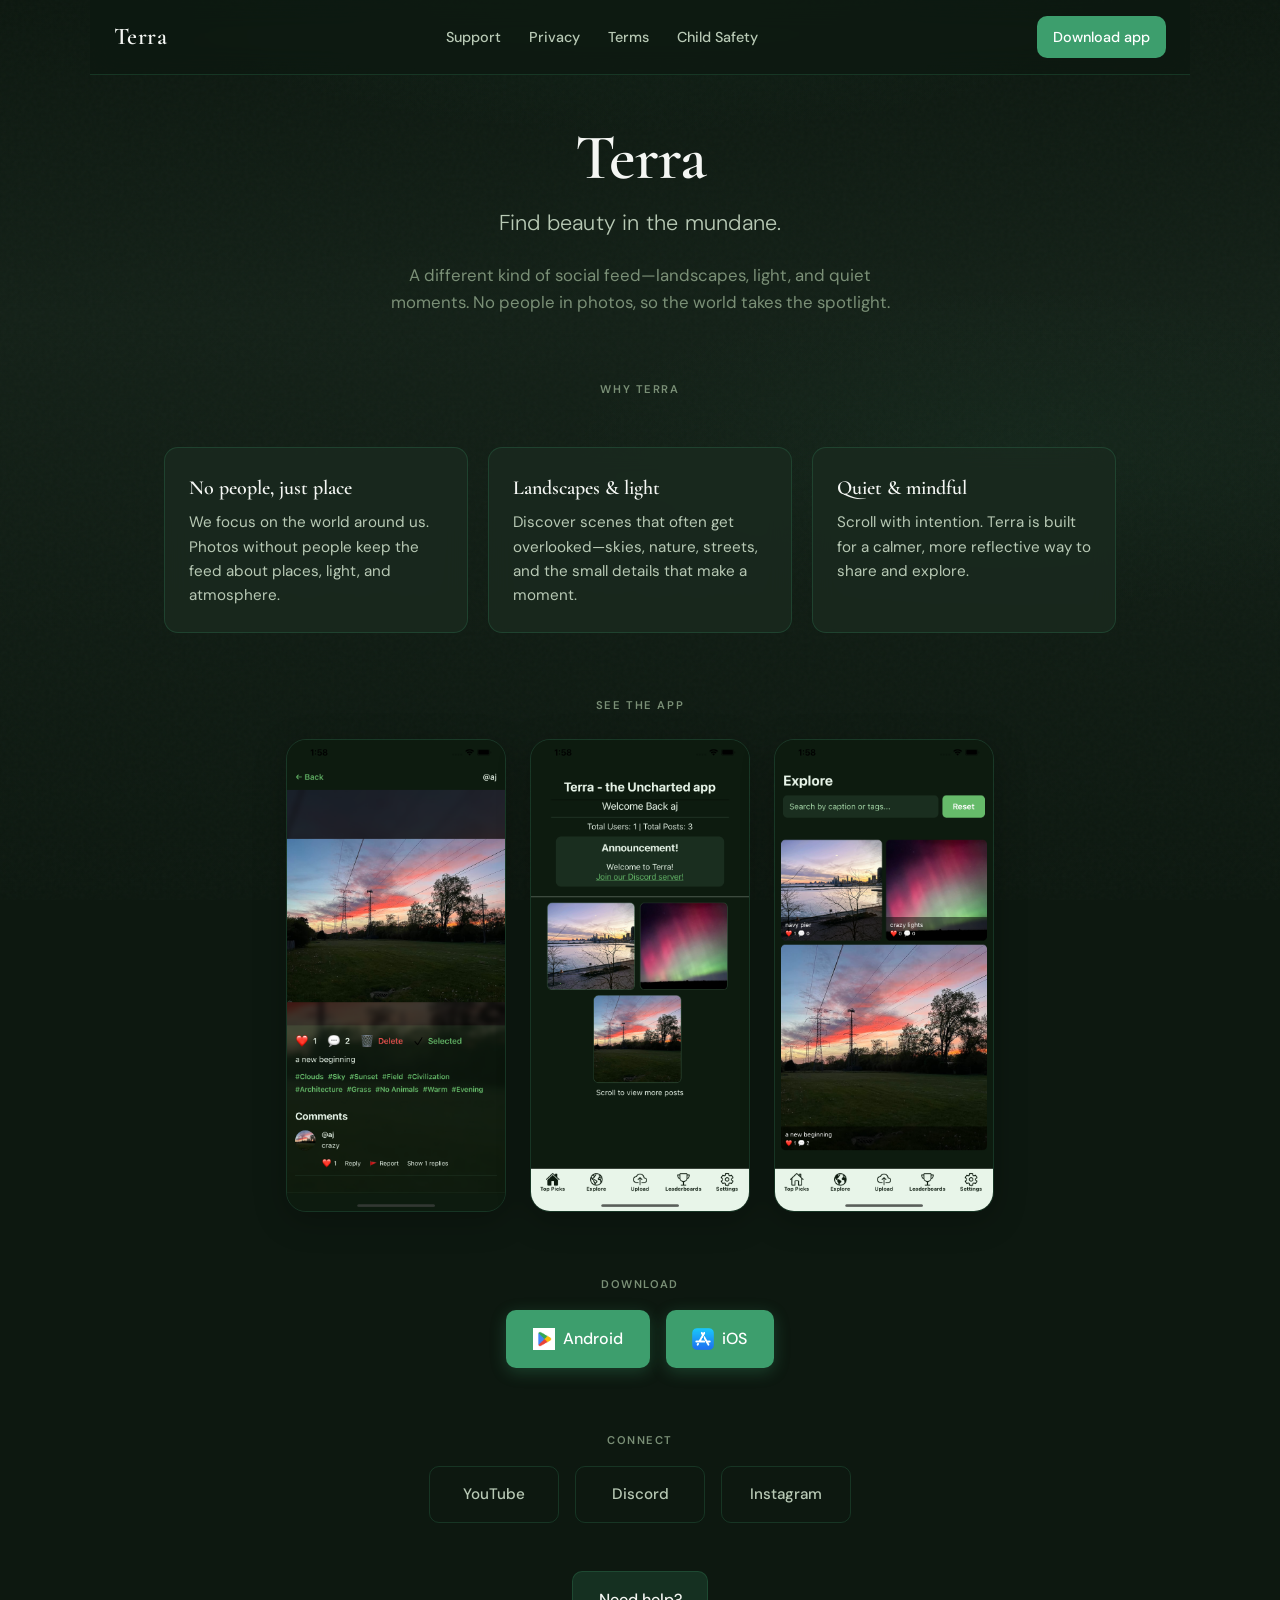
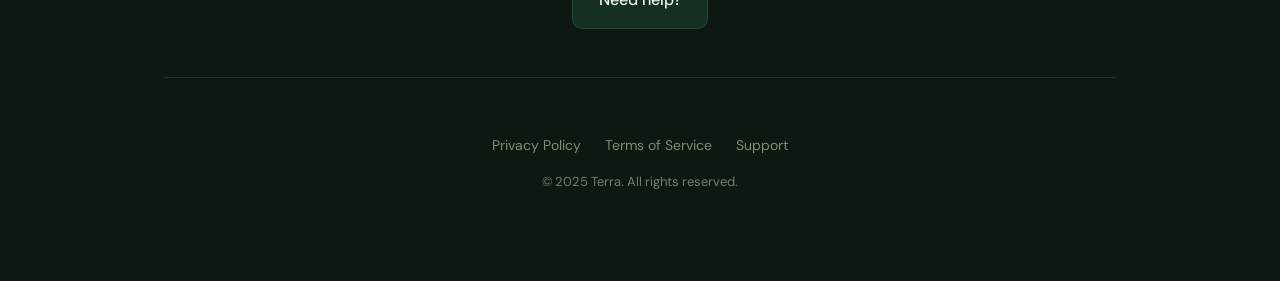
==== index.html @ ad399cf4 "a" ====
<!DOCTYPE html>
<html lang="en">

<head>
    <meta charset="UTF-8">
    <meta name="viewport" content="width=device-width, initial-scale=1.0">
    <link rel="icon" href="/images/favicon.png" type="image/x-icon">
    <title>Terra — Beauty Awaits</title>

    <meta property="og:title" content="Terra - Find beauty in the mundane.">
    <meta property="og:description" content="Terra redefines social media by embracing the beauty of the world—landscapes, light, and quiet moments—without photos of people.">
    <meta property="og:image" content="https://terra.photos/images/terra.png">
    <meta property="og:url" content="https://terra.photos">
    <meta property="og:type" content="website">

    <meta name="twitter:card" content="summary_large_image">
    <meta name="twitter:title" content="Terra - Find beauty in the mundane.">
    <meta name="twitter:description" content="Terra redefines social media by embracing the beauty of the world.">
    <meta name="twitter:image" content="https://terra.photos/images/terra.png">

    <link rel="preconnect" href="https://fonts.googleapis.com">
    <link rel="preconnect" href="https://fonts.gstatic.com" crossorigin>
    <link href="https://fonts.googleapis.com/css2?family=Cormorant+Garamond:ital,wght@0,400;0,500;0,600;1,400&family=DM+Sans:ital,opsz,wght@0,9..40,300;0,9..40,400;0,9..40,500;0,9..40,600;1,9..40,400&display=swap" rel="stylesheet">

    <style>
        :root {
            --bg-deep: #0d1810;
            --bg-mid: #142118;
            --bg-elevated: #1a2a1f;
            --bg-card: rgba(26, 42, 31, 0.82);
            --text-primary: #f4f6f3;
            --text-secondary: #b8c9b5;
            --text-muted: #7a8f76;
            --accent: #3d9e6d;
            --accent-hover: #34b374;
            --accent-soft: rgba(61, 158, 109, 0.18);
            --border: rgba(61, 158, 109, 0.22);
            --border-strong: rgba(61, 158, 109, 0.35);
            --shadow-sm: 0 2px 8px rgba(0, 0, 0, 0.2);
            --shadow-md: 0 8px 32px rgba(0, 0, 0, 0.25);
            --shadow-lg: 0 24px 64px rgba(0, 0, 0, 0.35);
            --radius-sm: 10px;
            --radius-md: 14px;
            --radius-lg: 20px;
            --ease: cubic-bezier(0.33, 1, 0.68, 1);
            --ease-spring: cubic-bezier(0.34, 1.56, 0.64, 1);
        }

        *, *::before, *::after { box-sizing: border-box; }
        html { scroll-behavior: smooth; }

        body {
            font-family: 'DM Sans', sans-serif;
            margin: 0;
            padding: 0;
            background: var(--bg-deep);
            color: var(--text-primary);
            min-height: 100vh;
            font-weight: 400;
            line-height: 1.6;
            -webkit-font-smoothing: antialiased;
        }

        .page-bg {
            position: fixed;
            inset: 0;
            pointer-events: none;
            z-index: 0;
            background:
                radial-gradient(ellipse 100% 60% at 50% -15%, rgba(61, 158, 109, 0.12), transparent 50%),
                radial-gradient(ellipse 80% 40% at 80% 50%, rgba(61, 158, 109, 0.06), transparent 45%),
                linear-gradient(180deg, var(--bg-deep) 0%, var(--bg-mid) 35%, var(--bg-deep) 100%);
        }

        .noise {
            position: fixed;
            inset: 0;
            pointer-events: none;
            z-index: 1;
            opacity: 0.025;
            background-image: url("data:image/svg+xml,%3Csvg viewBox='0 0 256 256' xmlns='http://www.w3.org/2000/svg'%3E%3Cfilter id='n'%3E%3CfeTurbulence type='fractalNoise' baseFrequency='0.9' numOctaves='4' stitchTiles='stitch'/%3E%3C/filter%3E%3Crect width='100%25' height='100%25' filter='url(%23n)'/%3E%3C/svg%3E");
        }

        .wrapper {
            position: relative;
            z-index: 2;
            min-height: 100vh;
            display: flex;
            flex-direction: column;
        }

        /* ----- Navigation ----- */
        .nav {
            position: sticky;
            top: 0;
            z-index: 100;
            display: flex;
            align-items: center;
            justify-content: space-between;
            padding: 1rem 1.5rem;
            max-width: 1100px;
            margin: 0 auto;
            width: 100%;
            background: rgba(13, 24, 16, 0.75);
            backdrop-filter: blur(14px);
            -webkit-backdrop-filter: blur(14px);
            border-bottom: 1px solid var(--border);
        }

        .nav-logo {
            font-family: 'Cormorant Garamond', serif;
            font-size: 1.5rem;
            font-weight: 600;
            letter-spacing: 0.02em;
            color: var(--text-primary);
            text-decoration: none;
        }

        .nav-links {
            display: flex;
            align-items: center;
            gap: 0.25rem;
        }

        .nav-links a {
            color: var(--text-secondary);
            text-decoration: none;
            font-size: 0.9rem;
            font-weight: 500;
            padding: 0.5rem 0.75rem;
            border-radius: var(--radius-sm);
            transition: color 0.2s var(--ease), background 0.2s var(--ease);
        }

        .nav-links a:hover {
            color: var(--text-primary);
            background: var(--accent-soft);
        }

        .nav-cta {
            display: inline-flex;
            align-items: center;
            gap: 0.4rem;
            padding: 0.6rem 1rem;
            background: var(--accent);
            color: #fff;
            font-size: 0.9rem;
            font-weight: 500;
            text-decoration: none;
            border-radius: var(--radius-sm);
            transition: background 0.2s var(--ease), transform 0.15s var(--ease);
        }

        .nav-cta:hover {
            background: var(--accent-hover);
        }

        .nav-cta:active { transform: scale(0.98); }

        /* ----- Main content ----- */
        main {
            flex: 1;
            max-width: 1000px;
            margin: 0 auto;
            padding: 3rem 1.5rem 4rem;
            width: 100%;
        }

        .hero {
            text-align: center;
            margin-bottom: 4rem;
        }

        .hero h1 {
            font-family: 'Cormorant Garamond', serif;
            font-size: clamp(2.75rem, 7vw, 4rem);
            font-weight: 600;
            margin: 0;
            letter-spacing: -0.02em;
            line-height: 1.1;
            color: var(--text-primary);
        }

        .hero .tagline {
            font-size: 1.35rem;
            font-weight: 300;
            color: var(--text-secondary);
            margin-top: 0.75rem;
            letter-spacing: 0.01em;
        }

        .hero .supporting {
            font-size: 1.05rem;
            color: var(--text-muted);
            max-width: 520px;
            margin: 1.25rem auto 0;
            line-height: 1.65;
        }

        /* ----- Features ----- */
        .section-label {
            font-size: 0.7rem;
            font-weight: 600;
            letter-spacing: 0.14em;
            text-transform: uppercase;
            color: var(--text-muted);
            margin-bottom: 1rem;
            text-align: center;
        }

        .features {
            display: grid;
            grid-template-columns: repeat(auto-fit, minmax(260px, 1fr));
            gap: 1.25rem;
            margin: 3rem 0 4rem;
        }

        .feature-card {
            background: var(--bg-card);
            border: 1px solid var(--border);
            border-radius: var(--radius-md);
            padding: 1.5rem 1.5rem;
            backdrop-filter: blur(12px);
            -webkit-backdrop-filter: blur(12px);
            text-align: left;
            transition: border-color 0.25s var(--ease), box-shadow 0.25s var(--ease);
        }

        .feature-card:hover {
            border-color: var(--border-strong);
            box-shadow: var(--shadow-md);
        }

        .feature-card h3 {
            font-family: 'Cormorant Garamond', serif;
            font-size: 1.25rem;
            font-weight: 600;
            margin: 0 0 0.4rem;
            color: var(--text-primary);
        }

        .feature-card p {
            font-size: 0.95rem;
            color: var(--text-secondary);
            margin: 0;
            line-height: 1.6;
        }

        /* ----- Screenshots ----- */
        .screenshots-wrap {
            margin: 4rem 0;
        }

        .screenshots {
            display: flex;
            flex-wrap: wrap;
            justify-content: center;
            align-items: center;
            gap: 1.5rem;
            margin-top: 1.5rem;
        }

        .screenshots img {
            width: 100%;
            max-width: 220px;
            height: auto;
            border-radius: var(--radius-lg);
            box-shadow: var(--shadow-md), 0 0 0 1px rgba(255, 255, 255, 0.04) inset;
            border: 1px solid var(--border);
            transition: transform 0.35s var(--ease-spring), box-shadow 0.35s var(--ease);
        }

        .screenshots img:hover {
            transform: translateY(-6px) scale(1.02);
            box-shadow: var(--shadow-lg), 0 0 0 1px rgba(255, 255, 255, 0.06) inset;
        }

        /* ----- CTAs ----- */
        .cta-block {
            margin: 4rem 0;
        }

        .buttons {
            display: flex;
            flex-wrap: wrap;
            justify-content: center;
            gap: 1rem;
            margin-top: 1rem;
        }

        .btn {
            display: inline-flex;
            align-items: center;
            justify-content: center;
            gap: 0.5rem;
            padding: 0.95rem 1.6rem;
            border-radius: var(--radius-sm);
            font-family: inherit;
            font-size: 1rem;
            font-weight: 500;
            text-decoration: none;
            transition: background 0.2s var(--ease), color 0.2s var(--ease), border-color 0.2s var(--ease), transform 0.15s var(--ease), box-shadow 0.2s var(--ease);
            cursor: pointer;
            border: 1px solid transparent;
        }

        .btn:focus-visible {
            outline: 2px solid var(--accent);
            outline-offset: 2px;
        }

        .btn:active { transform: scale(0.98); }

        .btn-primary {
            background: var(--accent);
            color: #fff;
            box-shadow: 0 4px 16px rgba(61, 158, 109, 0.3);
        }

        .btn-primary:hover {
            background: var(--accent-hover);
            box-shadow: 0 6px 24px rgba(61, 158, 109, 0.35);
        }

        .btn-primary img {
            width: 22px;
            height: 22px;
            flex-shrink: 0;
        }

        .btn-secondary {
            background: var(--accent-soft);
            color: var(--text-primary);
            border-color: var(--border);
        }

        .btn-secondary:hover {
            background: rgba(61, 158, 109, 0.28);
            border-color: var(--border-strong);
        }

        .btn-ghost {
            background: transparent;
            color: var(--text-secondary);
            border-color: var(--border);
        }

        .btn-ghost:hover {
            color: var(--text-primary);
            background: rgba(255, 255, 255, 0.04);
        }

        .btn-social {
            min-width: 130px;
            font-size: 0.95rem;
        }

        .btn-youtube:hover { background: #e53935; color: #fff; border-color: transparent; }
        .btn-discord:hover { background: #5865f2; color: #fff; border-color: transparent; }
        .btn-instagram:hover { background: linear-gradient(135deg, #f09433, #e6683c, #dc2743, #cc2366, #bc1888); color: #fff; border-color: transparent; }

        .connect-block { margin: 3rem 0; }
        .social-row { justify-content: center; }

        .divider {
            height: 1px;
            background: var(--border);
            margin: 3rem 0 2rem;
            border: 0;
        }

        /* ----- Footer ----- */
        .footer {
            text-align: center;
            padding: 1.5rem 1rem;
        }

        .footer-links {
            display: flex;
            flex-wrap: wrap;
            justify-content: center;
            gap: 0.5rem 1.5rem;
            margin-bottom: 1rem;
        }

        .footer-links a {
            color: var(--text-muted);
            font-size: 0.875rem;
            text-decoration: none;
            transition: color 0.2s var(--ease);
        }

        .footer-links a:hover { color: var(--text-secondary); }

        .footer p {
            font-size: 0.8125rem;
            color: var(--text-muted);
            margin: 0;
            opacity: 0.9;
        }

        @media (max-width: 768px) {
            .nav { padding: 0.875rem 1rem; flex-wrap: wrap; gap: 0.75rem; }
            .nav-links { order: 3; width: 100%; justify-content: center; }
            main { padding: 2rem 1rem 3rem; }
            .hero { margin-bottom: 3rem; }
            .features { margin: 2rem 0 3rem; grid-template-columns: 1fr; }
            .screenshots img { max-width: 180px; }
            .buttons { flex-direction: column; }
            .buttons .btn { width: 100%; max-width: 280px; }
        }

        @media (max-width: 480px) {
            .hero h1 { font-size: 2.25rem; }
            .hero .tagline { font-size: 1.15rem; }
            .screenshots img { max-width: 160px; }
        }

        @media (prefers-reduced-motion: reduce) {
            .screenshots img:hover { transform: none; }
            .btn:active { transform: none; }
        }
    </style>
</head>

<body>
    <div class="page-bg"></div>
    <div class="noise" aria-hidden="true"></div>

    <div class="wrapper">
        <nav class="nav">
            <a href="/" class="nav-logo">Terra</a>
            <div class="nav-links">
                <a href="/support">Support</a>
                <a href="/privacy">Privacy</a>
                <a href="/terms">Terms</a>
                <a href="/csae">Child Safety</a>
            </div>
            <a href="#download" class="nav-cta">Download app</a>
        </nav>

        <main>
            <section class="hero">
                <h1>Terra</h1>
                <p class="tagline">Find beauty in the mundane.</p>
                <p class="supporting">A different kind of social feed—landscapes, light, and quiet moments. No people in photos, so the world takes the spotlight.</p>
            </section>

            <p class="section-label">Why Terra</p>
            <div class="features">
                <div class="feature-card">
                    <h3>No people, just place</h3>
                    <p>We focus on the world around us. Photos without people keep the feed about places, light, and atmosphere.</p>
                </div>
                <div class="feature-card">
                    <h3>Landscapes & light</h3>
                    <p>Discover scenes that often get overlooked—skies, nature, streets, and the small details that make a moment.</p>
                </div>
                <div class="feature-card">
                    <h3>Quiet & mindful</h3>
                    <p>Scroll with intention. Terra is built for a calmer, more reflective way to share and explore.</p>
                </div>
            </div>

            <div class="screenshots-wrap">
                <p class="section-label">See the app</p>
                <div class="screenshots">
                    <img src="images/screenshot1.png" alt="Terra app screenshot">
                    <img src="images/screenshot3.png" alt="Terra app screenshot">
                    <img src="images/screenshot2.png" alt="Terra app screenshot">
                </div>
            </div>

            <div class="cta-block" id="download">
                <p class="section-label">Download</p>
                <div class="buttons">
                    <a href="https://play.google.com/store/apps/details?id=com.terracool.terra" class="btn btn-primary">
                        <img src="images/android-logo.png" alt=""> Android
                    </a>
                    <a href="https://apps.apple.com/us/app/terra-beauty-awaits/id6504406172" class="btn btn-primary">
                        <img src="images/ios-logo.png" alt=""> iOS
                    </a>
                </div>
            </div>

            <div class="connect-block">
                <p class="section-label">Connect</p>
                <div class="buttons social-row">
                    <a href="https://www.youtube.com/@terra_app" class="btn btn-ghost btn-social btn-youtube">YouTube</a>
                    <a href="https://app.terra.photos/discord" class="btn btn-ghost btn-social btn-discord">Discord</a>
                    <a href="https://www.instagram.com/terra_app1" class="btn btn-ghost btn-social btn-instagram">Instagram</a>
                </div>
            </div>

            <div class="buttons">
                <a href="/support" class="btn btn-secondary">Need help?</a>
            </div>

            <hr class="divider">

            <footer class="footer">
                <div class="footer-links">
                    <a href="/privacy">Privacy Policy</a>
                    <a href="/terms">Terms of Service</a>
                    <a href="/support">Support</a>
                </div>
                <p>&copy; 2025 Terra. All rights reserved.</p>
            </footer>
        </main>
    </div>
</body>

</html>
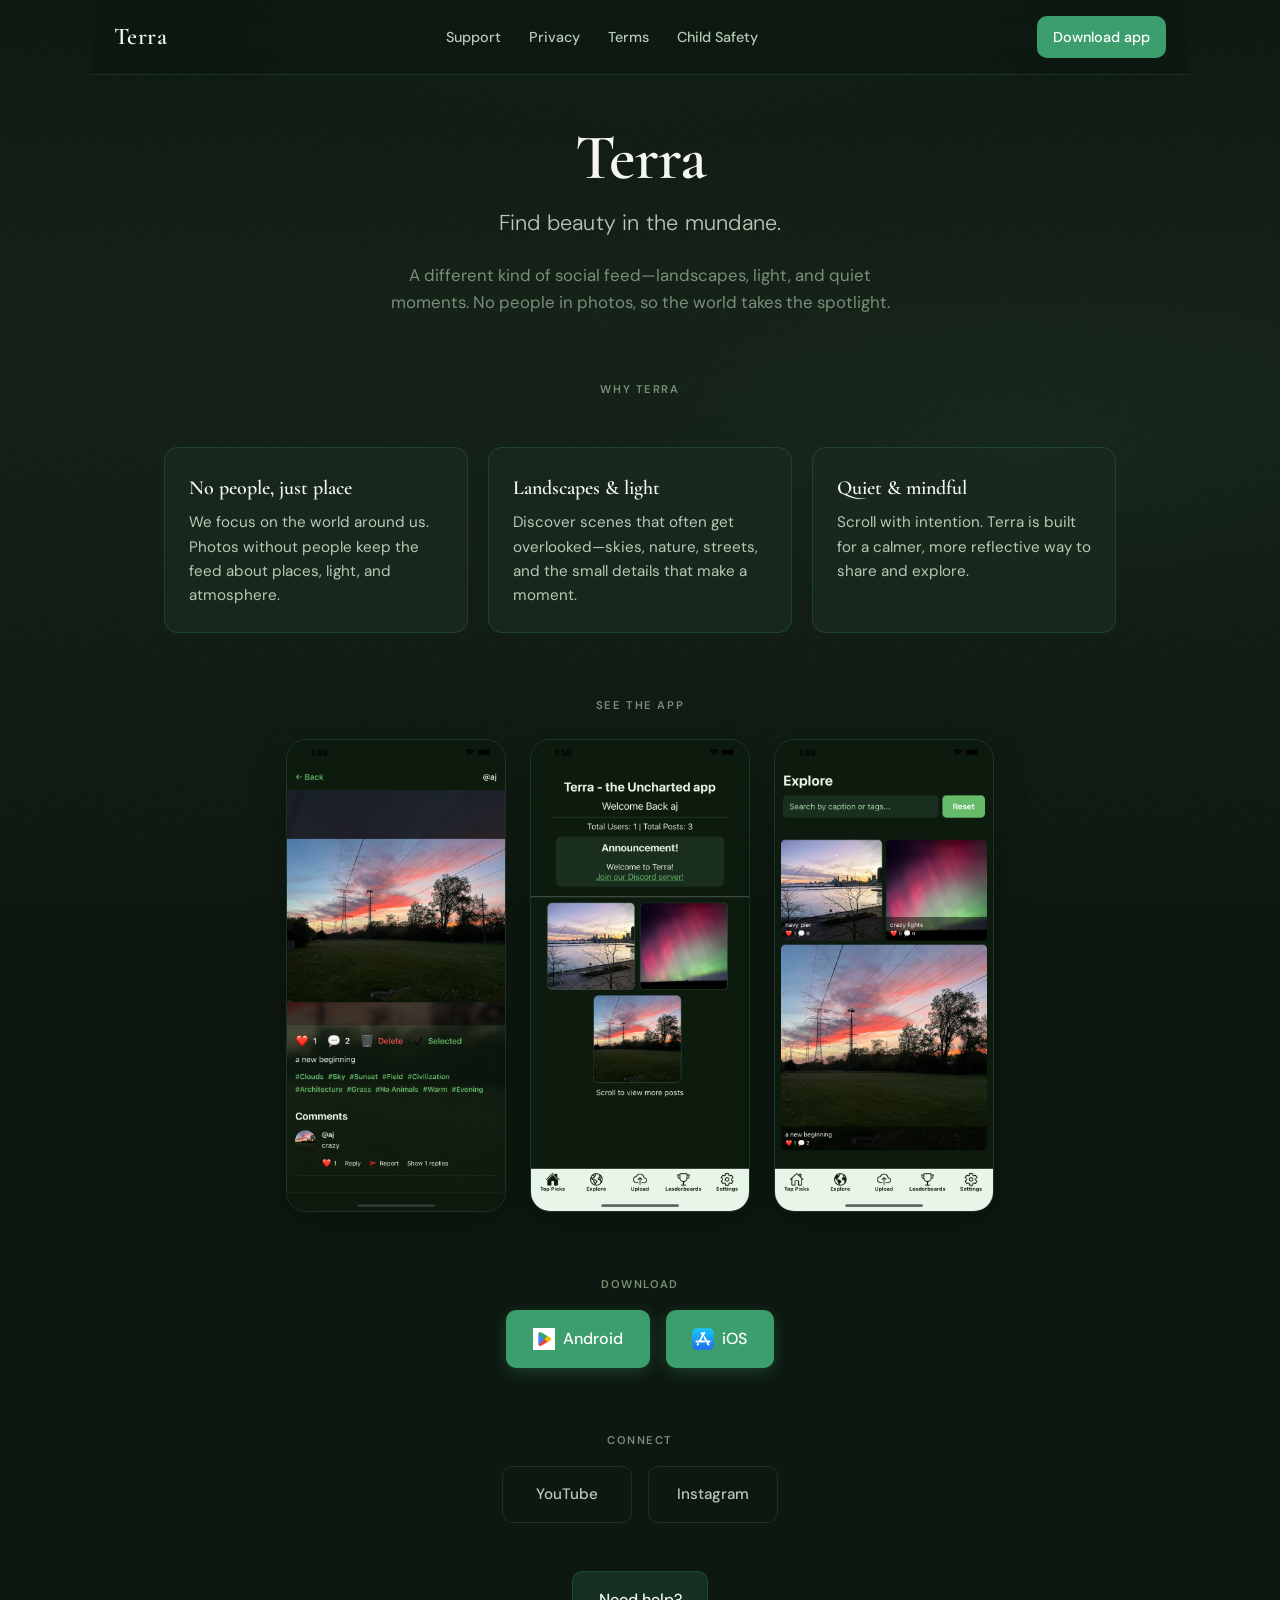
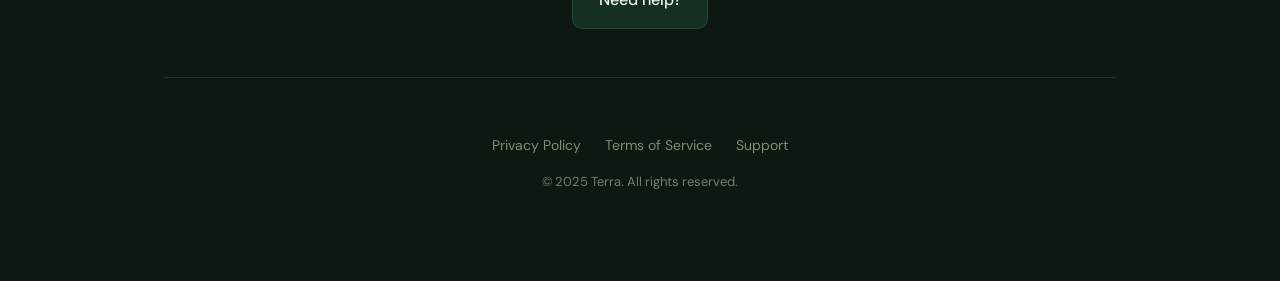
==== commit e41ed001: "remove website" ====
--- a/index.html
+++ b/index.html
@@ -356,7 +356,6 @@
         }
 
         .btn-youtube:hover { background: #e53935; color: #fff; border-color: transparent; }
-        .btn-discord:hover { background: #5865f2; color: #fff; border-color: transparent; }
         .btn-instagram:hover { background: linear-gradient(135deg, #f09433, #e6683c, #dc2743, #cc2366, #bc1888); color: #fff; border-color: transparent; }
 
         .connect-block { margin: 3rem 0; }
@@ -477,7 +476,7 @@
                     <a href="https://play.google.com/store/apps/details?id=com.terracool.terra" class="btn btn-primary">
                         <img src="images/android-logo.png" alt=""> Android
                     </a>
-                    <a href="https://apps.apple.com/us/app/terra-beauty-awaits/id6504406172" class="btn btn-primary">
+                    <a href="https://apps.apple.com/us/app/terra-photos/id6758865926" class="btn btn-primary">
                         <img src="images/ios-logo.png" alt=""> iOS
                     </a>
                 </div>
@@ -487,7 +486,6 @@
                 <p class="section-label">Connect</p>
                 <div class="buttons social-row">
                     <a href="https://www.youtube.com/@terra_app" class="btn btn-ghost btn-social btn-youtube">YouTube</a>
-                    <a href="https://app.terra.photos/discord" class="btn btn-ghost btn-social btn-discord">Discord</a>
                     <a href="https://www.instagram.com/terra_app1" class="btn btn-ghost btn-social btn-instagram">Instagram</a>
                 </div>
             </div>
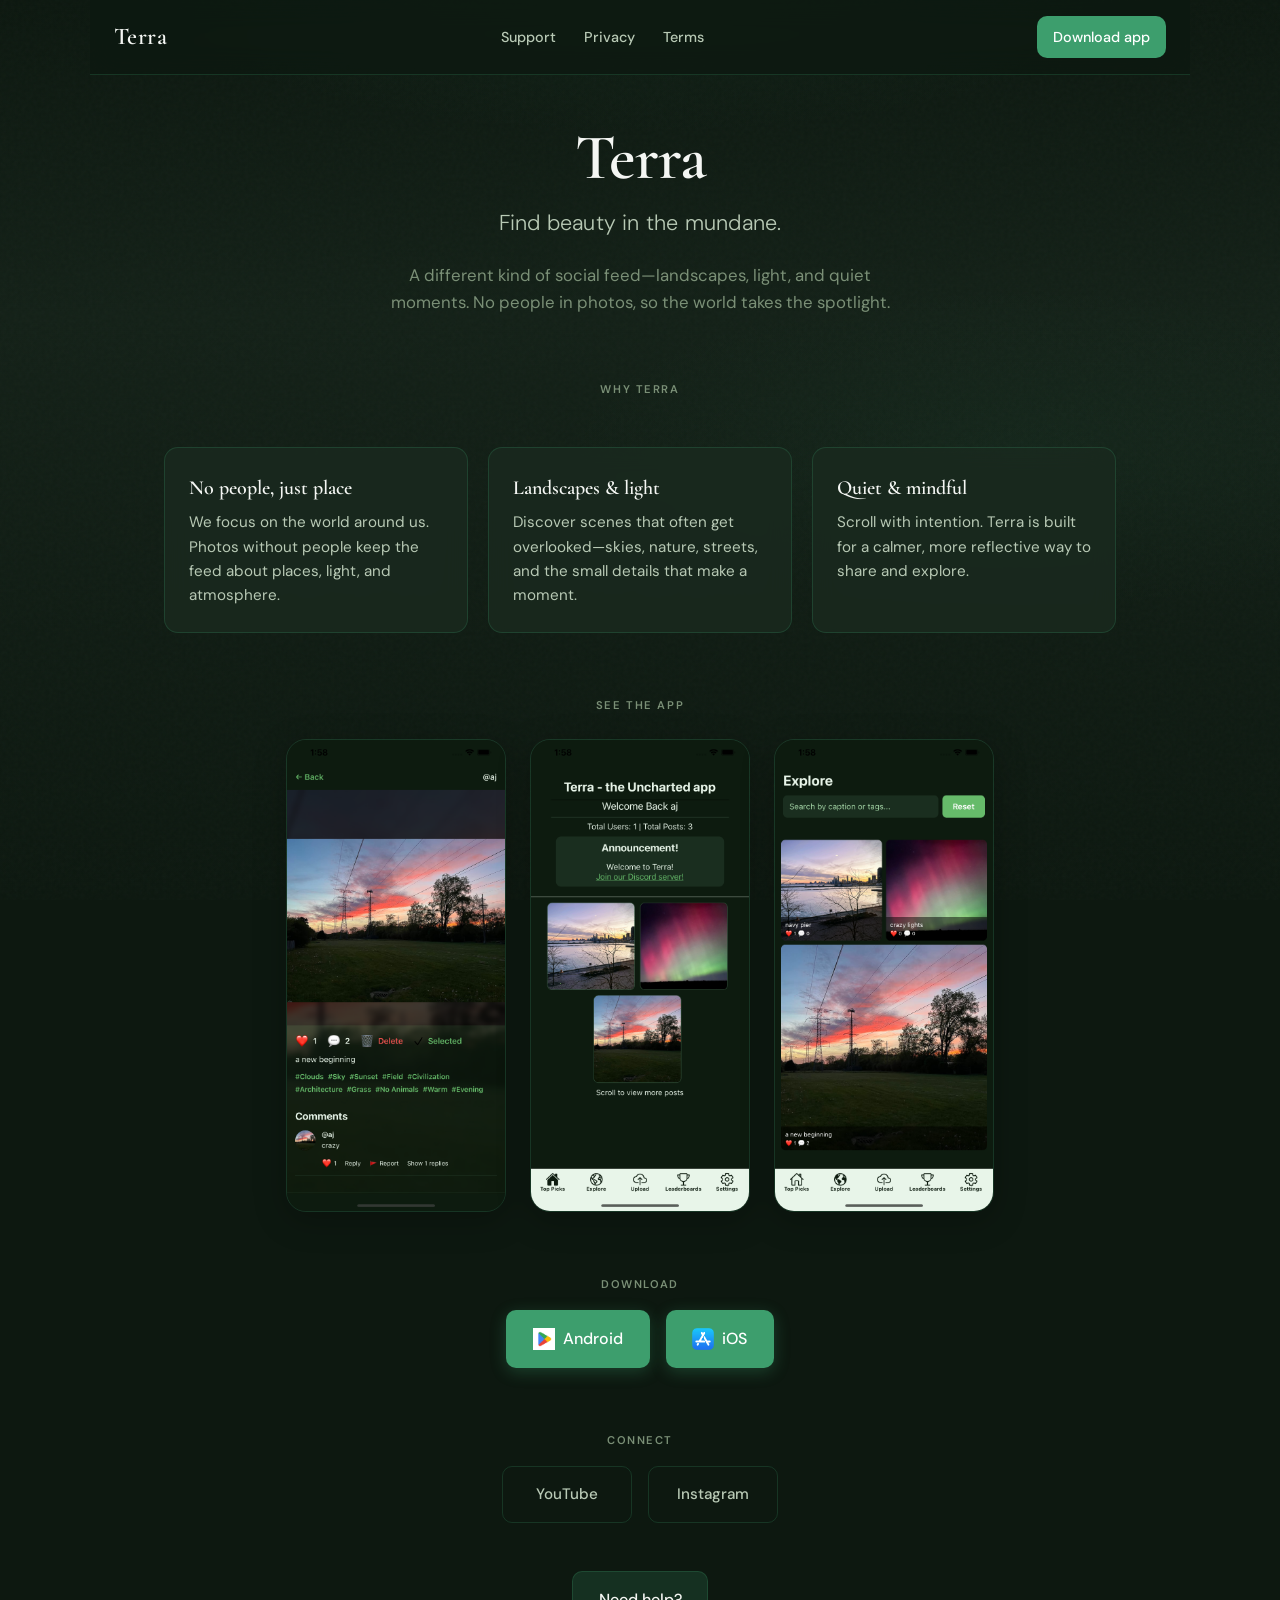
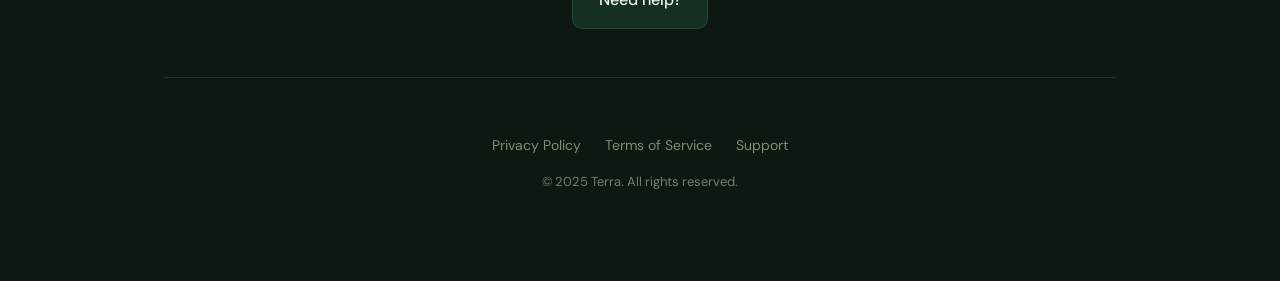
==== commit e0c6c8c0: "website csae changes" ====
--- a/index.html
+++ b/index.html
@@ -433,7 +433,6 @@
                 <a href="/support">Support</a>
                 <a href="/privacy">Privacy</a>
                 <a href="/terms">Terms</a>
-                <a href="/csae">Child Safety</a>
             </div>
             <a href="#download" class="nav-cta">Download app</a>
         </nav>
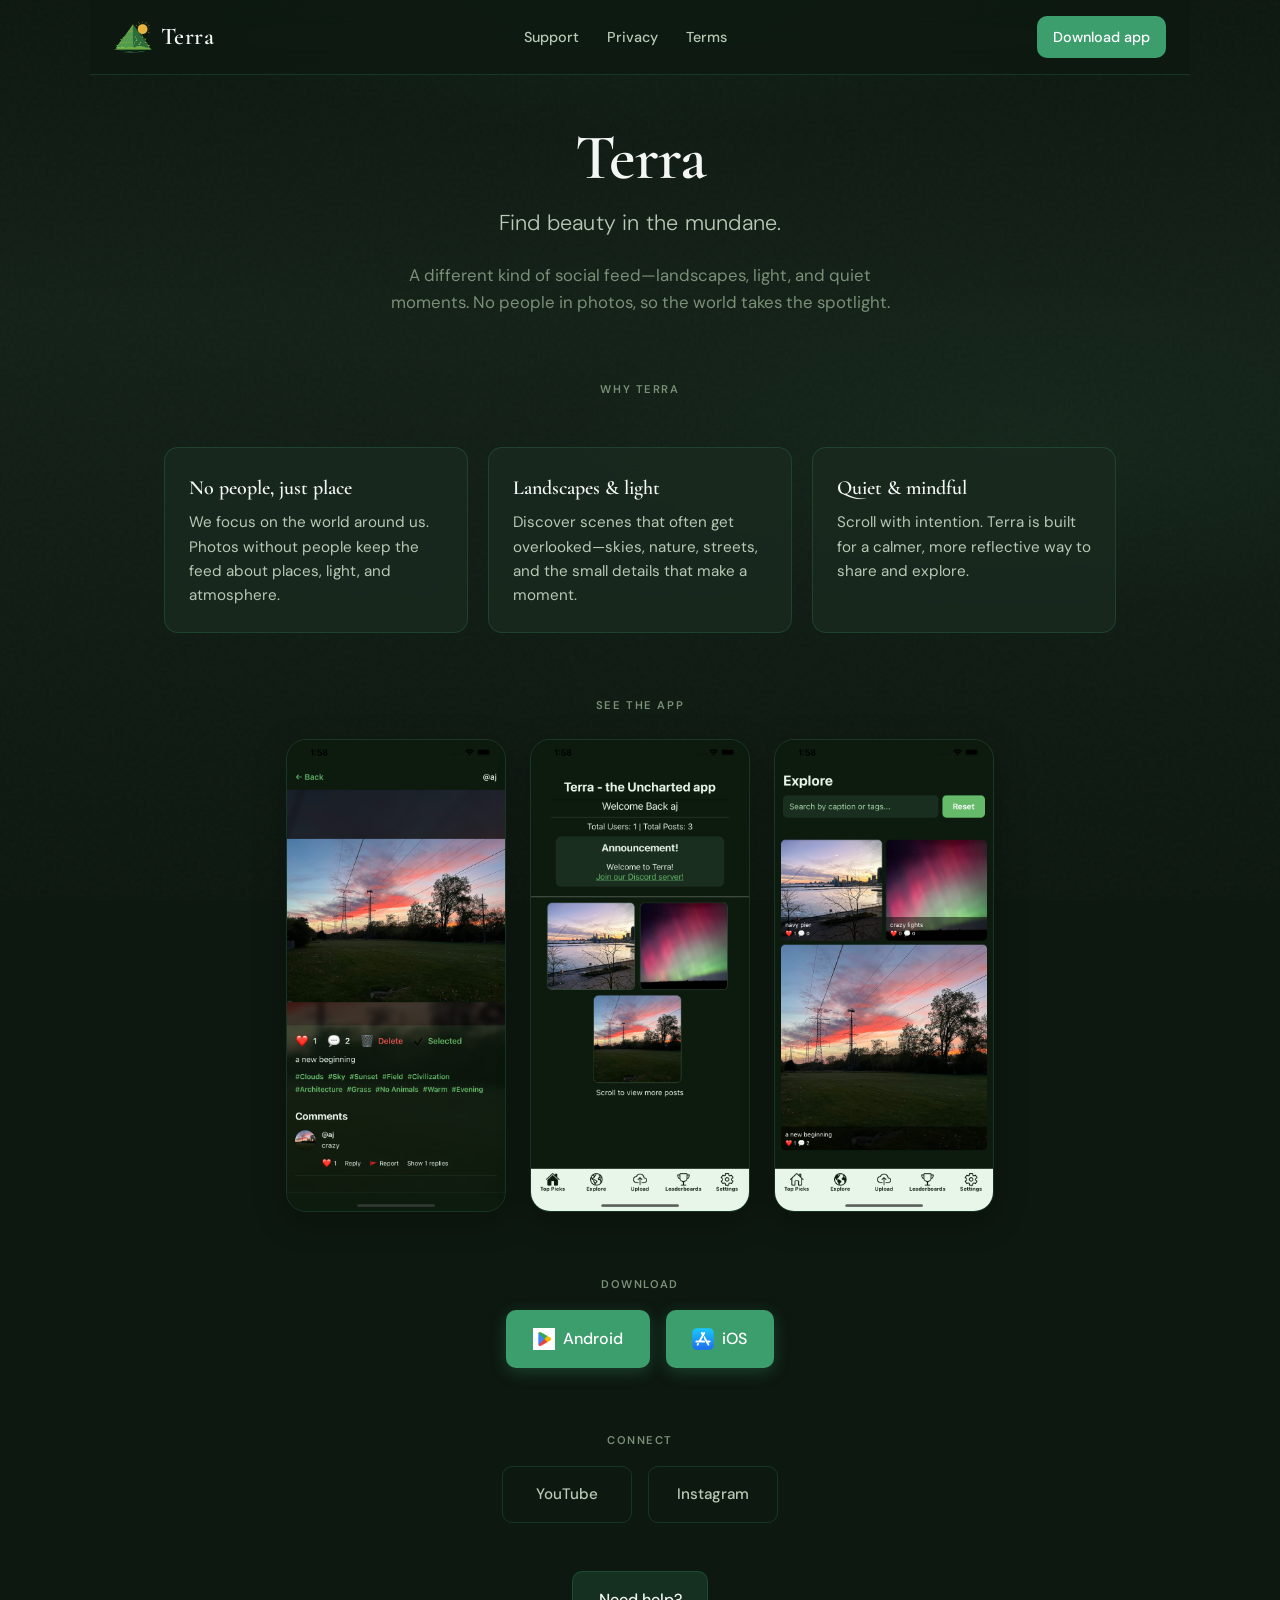
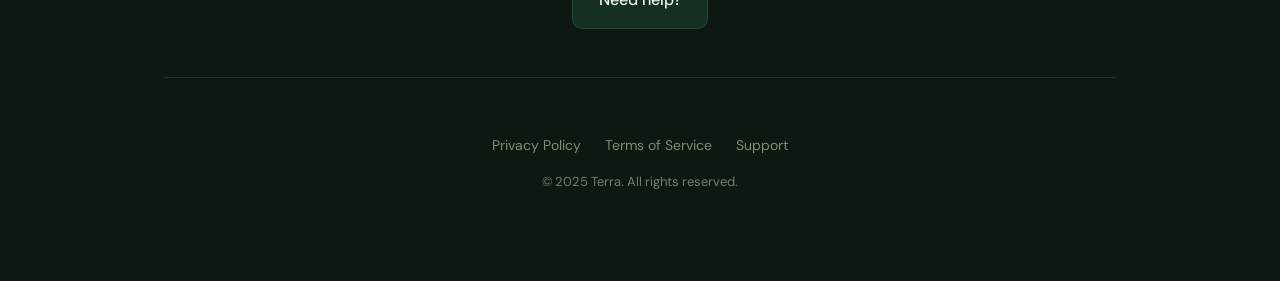
==== commit 40d7040a: "Use the new Terra logo Replaces the favicon and social share image and adds the mark to the nav.  Co" ====
--- a/index.html
+++ b/index.html
@@ -108,6 +108,9 @@
         }
 
         .nav-logo {
+            display: inline-flex;
+            align-items: center;
+            gap: 0.55rem;
             font-family: 'Cormorant Garamond', serif;
             font-size: 1.5rem;
             font-weight: 600;
@@ -428,7 +431,7 @@
 
     <div class="wrapper">
         <nav class="nav">
-            <a href="/" class="nav-logo">Terra</a>
+            <a href="/" class="nav-logo"><img src="images/logo-mark.png" alt="" width="38" height="32">Terra</a>
             <div class="nav-links">
                 <a href="/support">Support</a>
                 <a href="/privacy">Privacy</a>
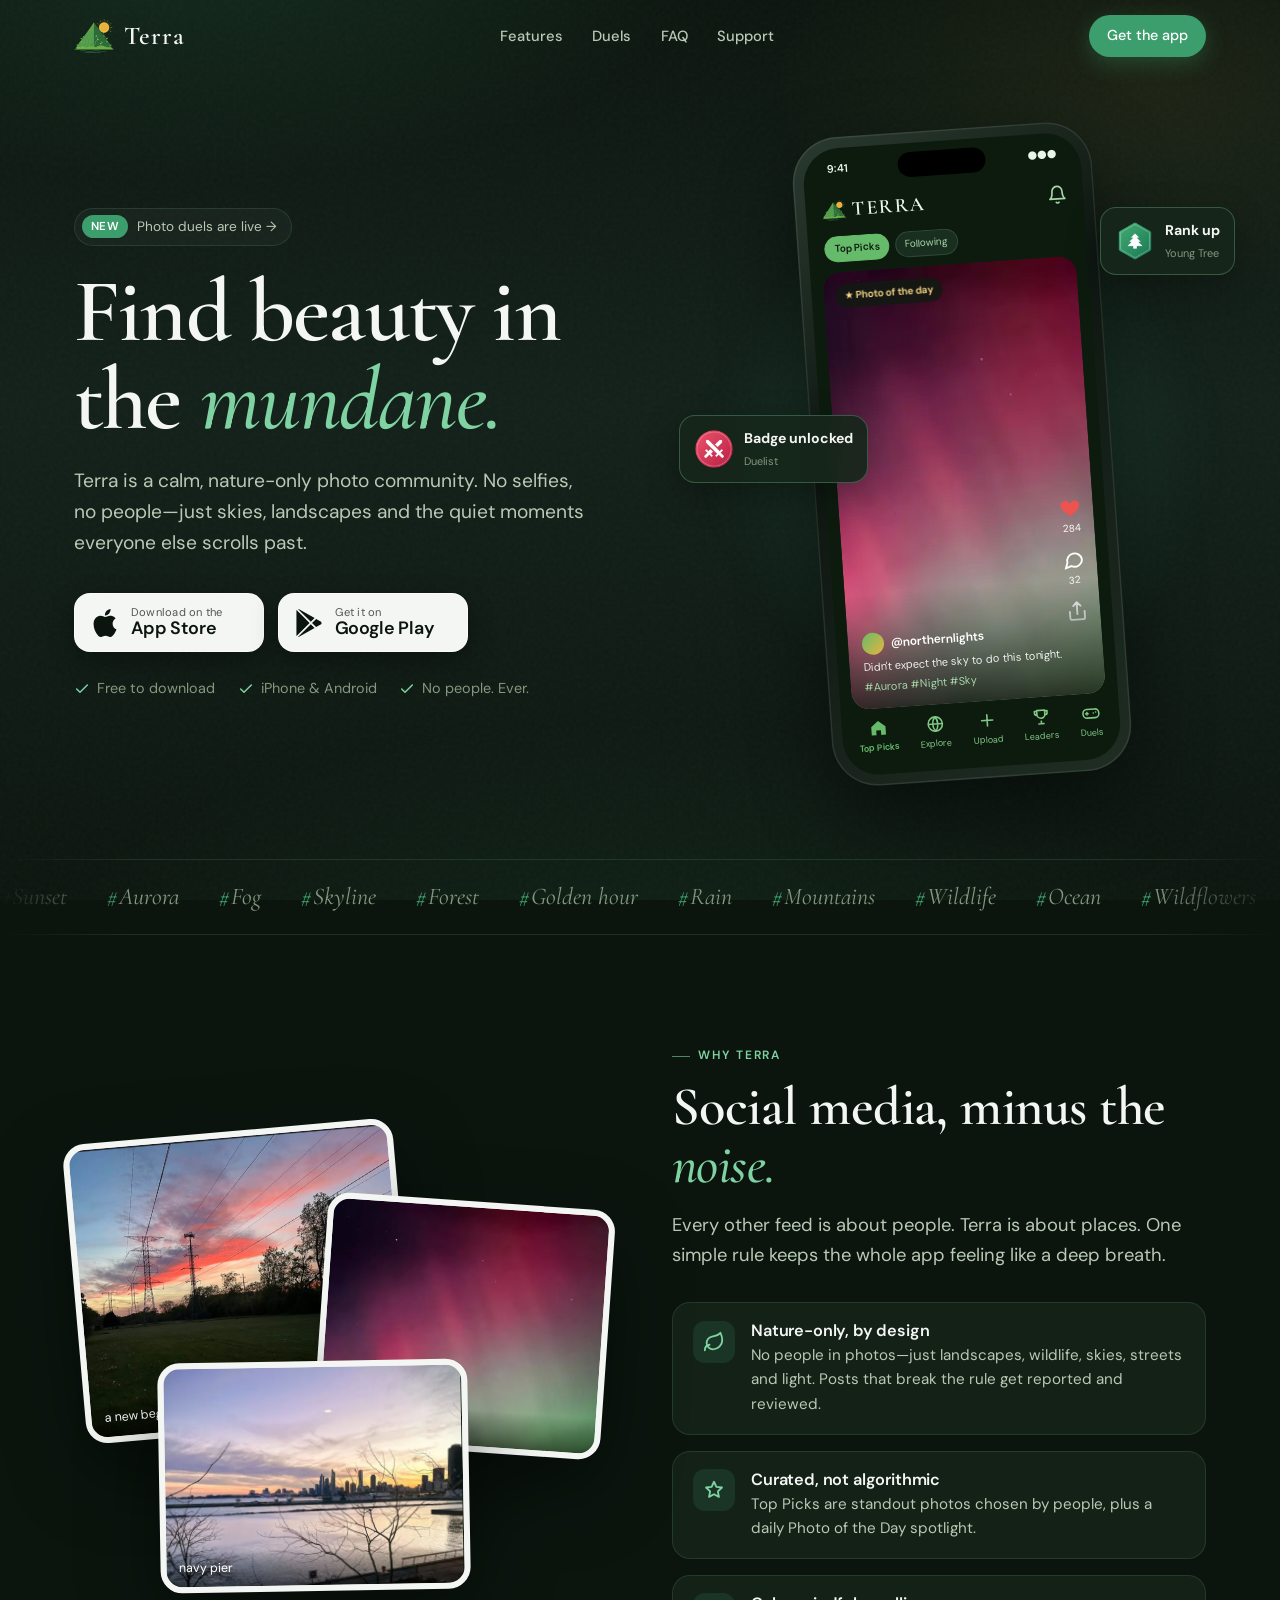
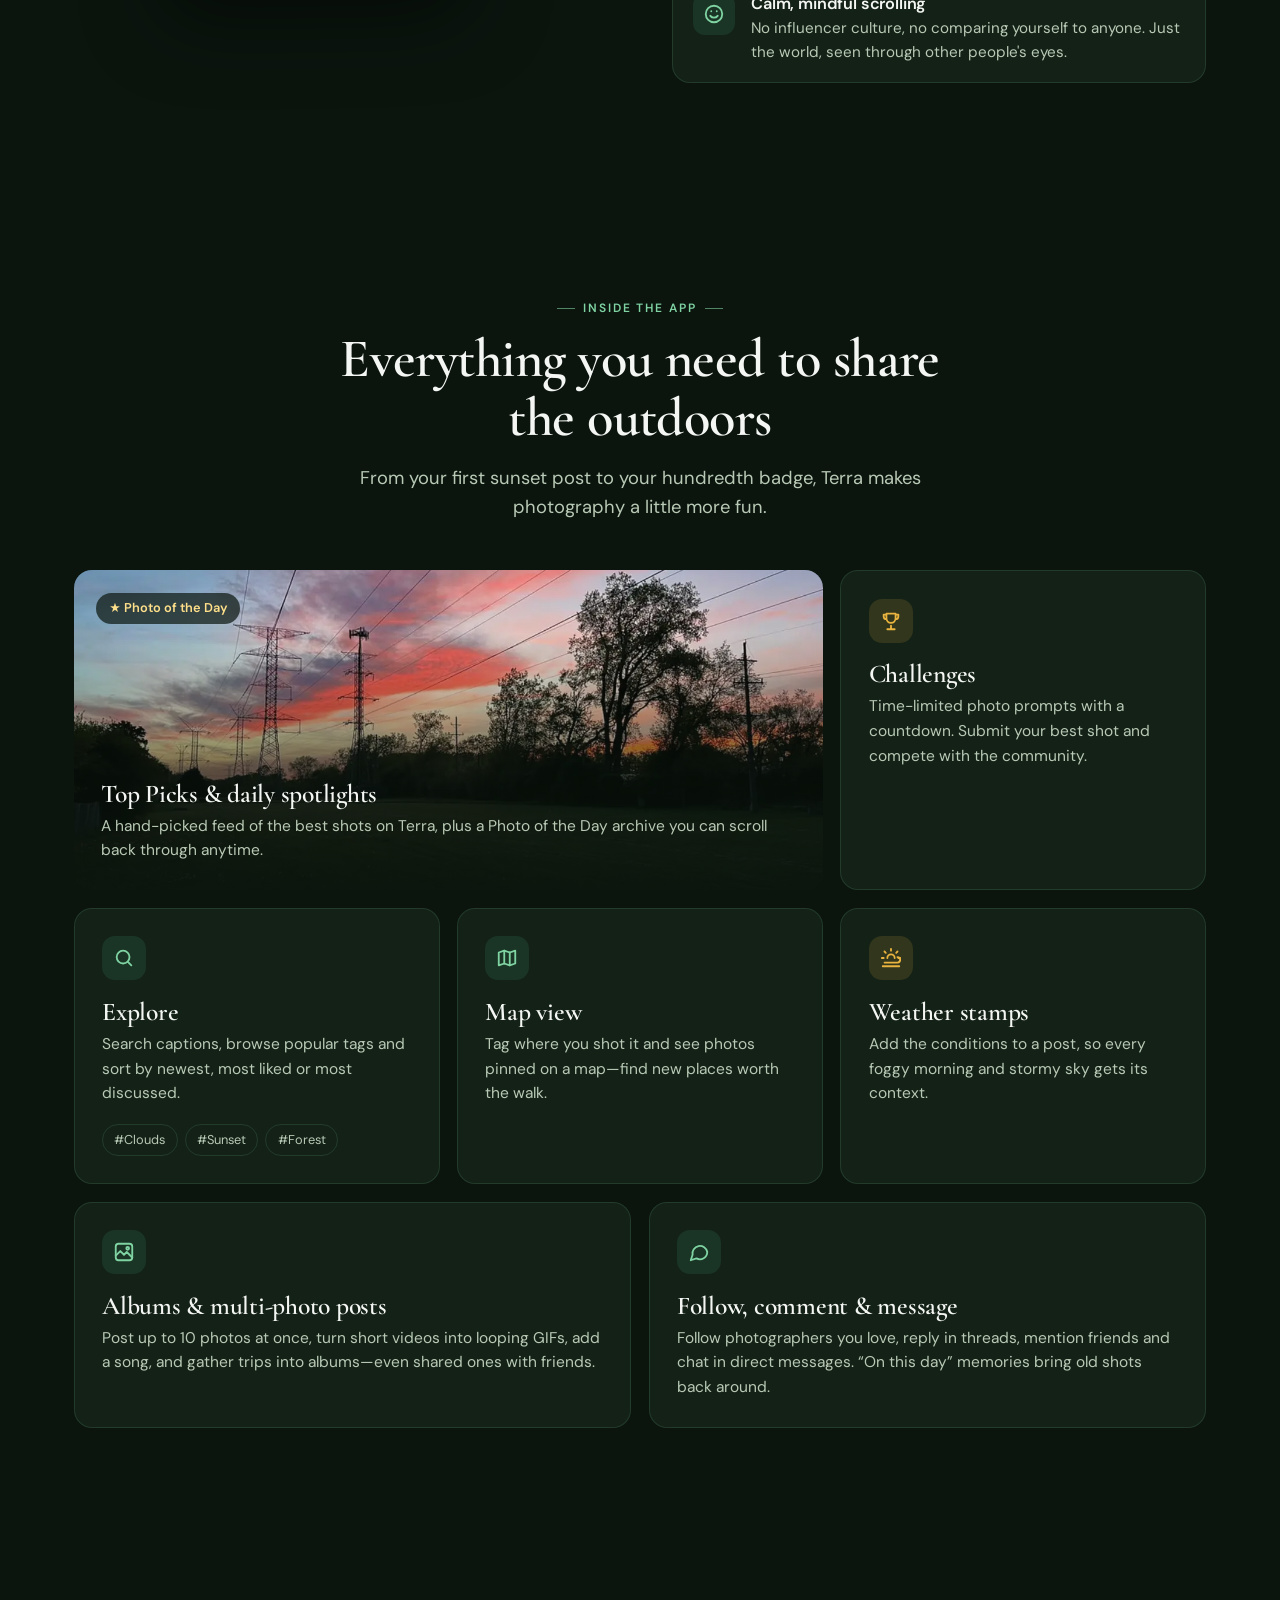
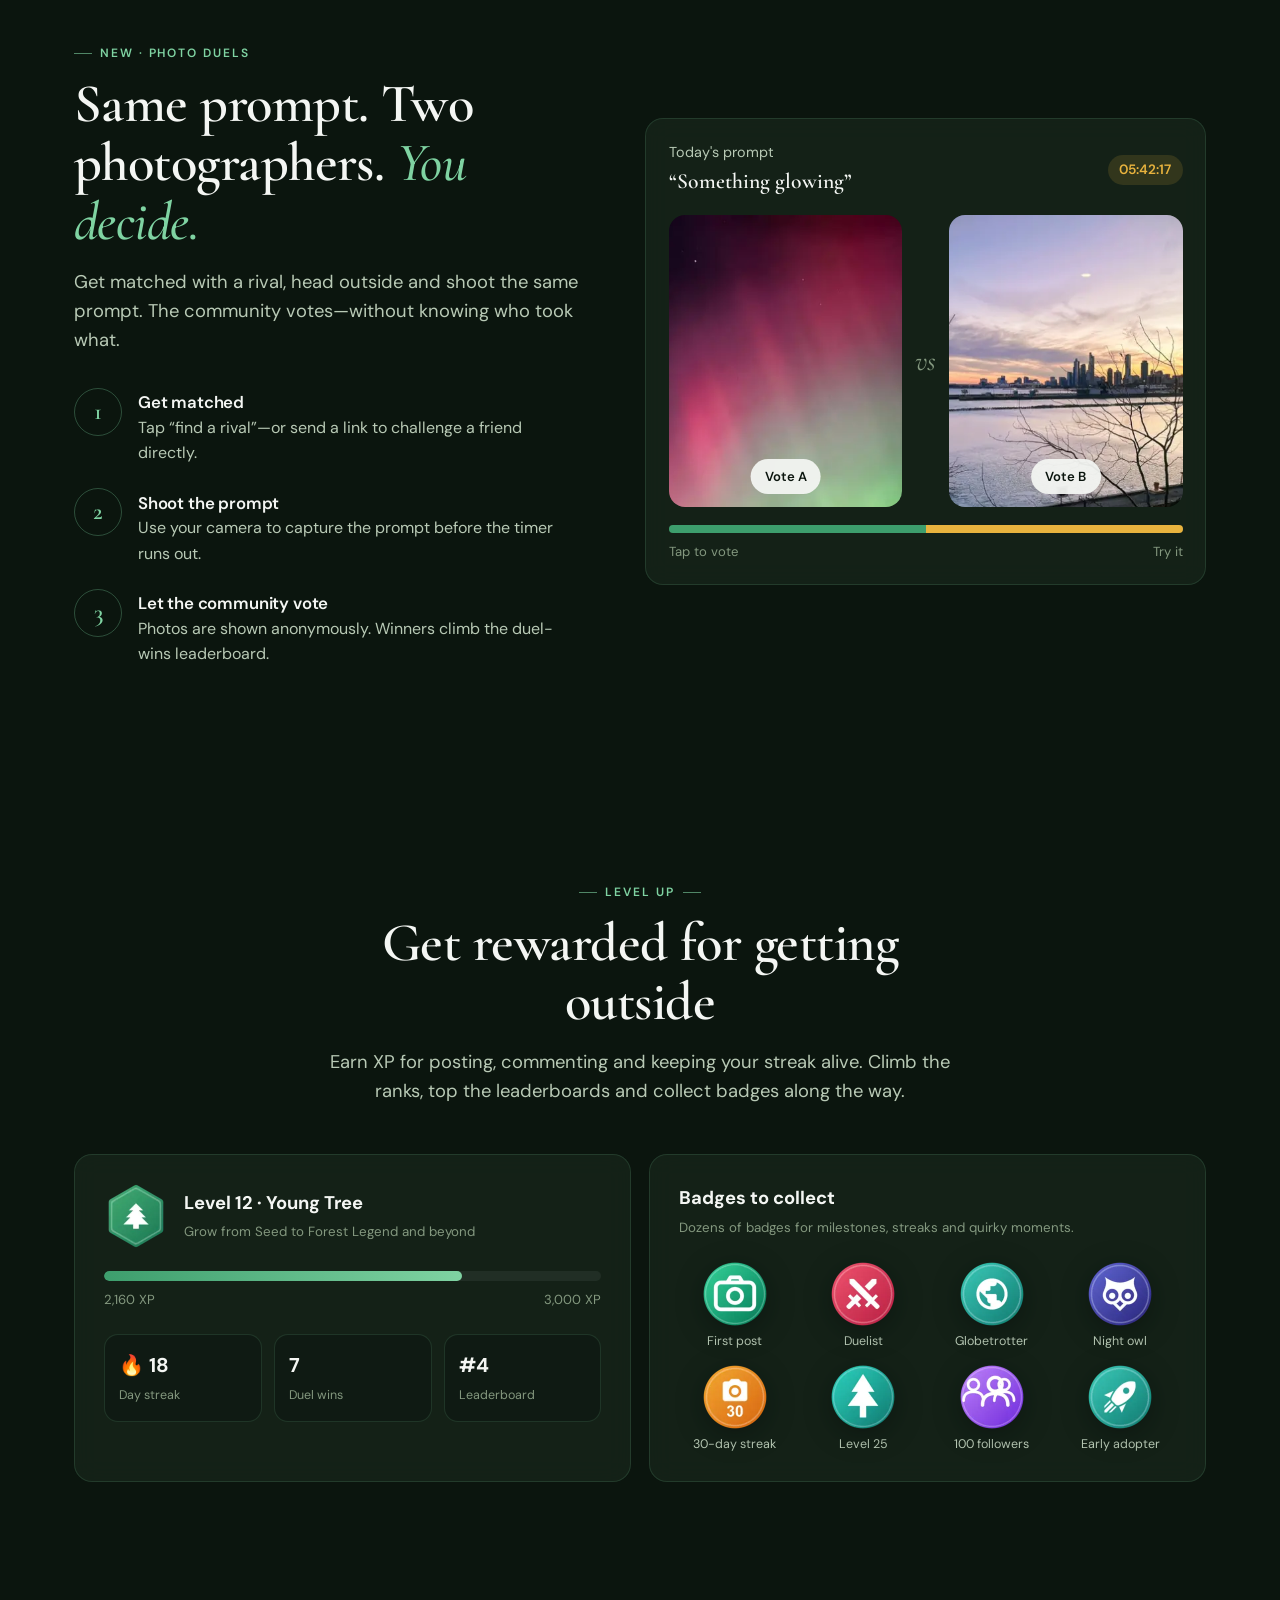
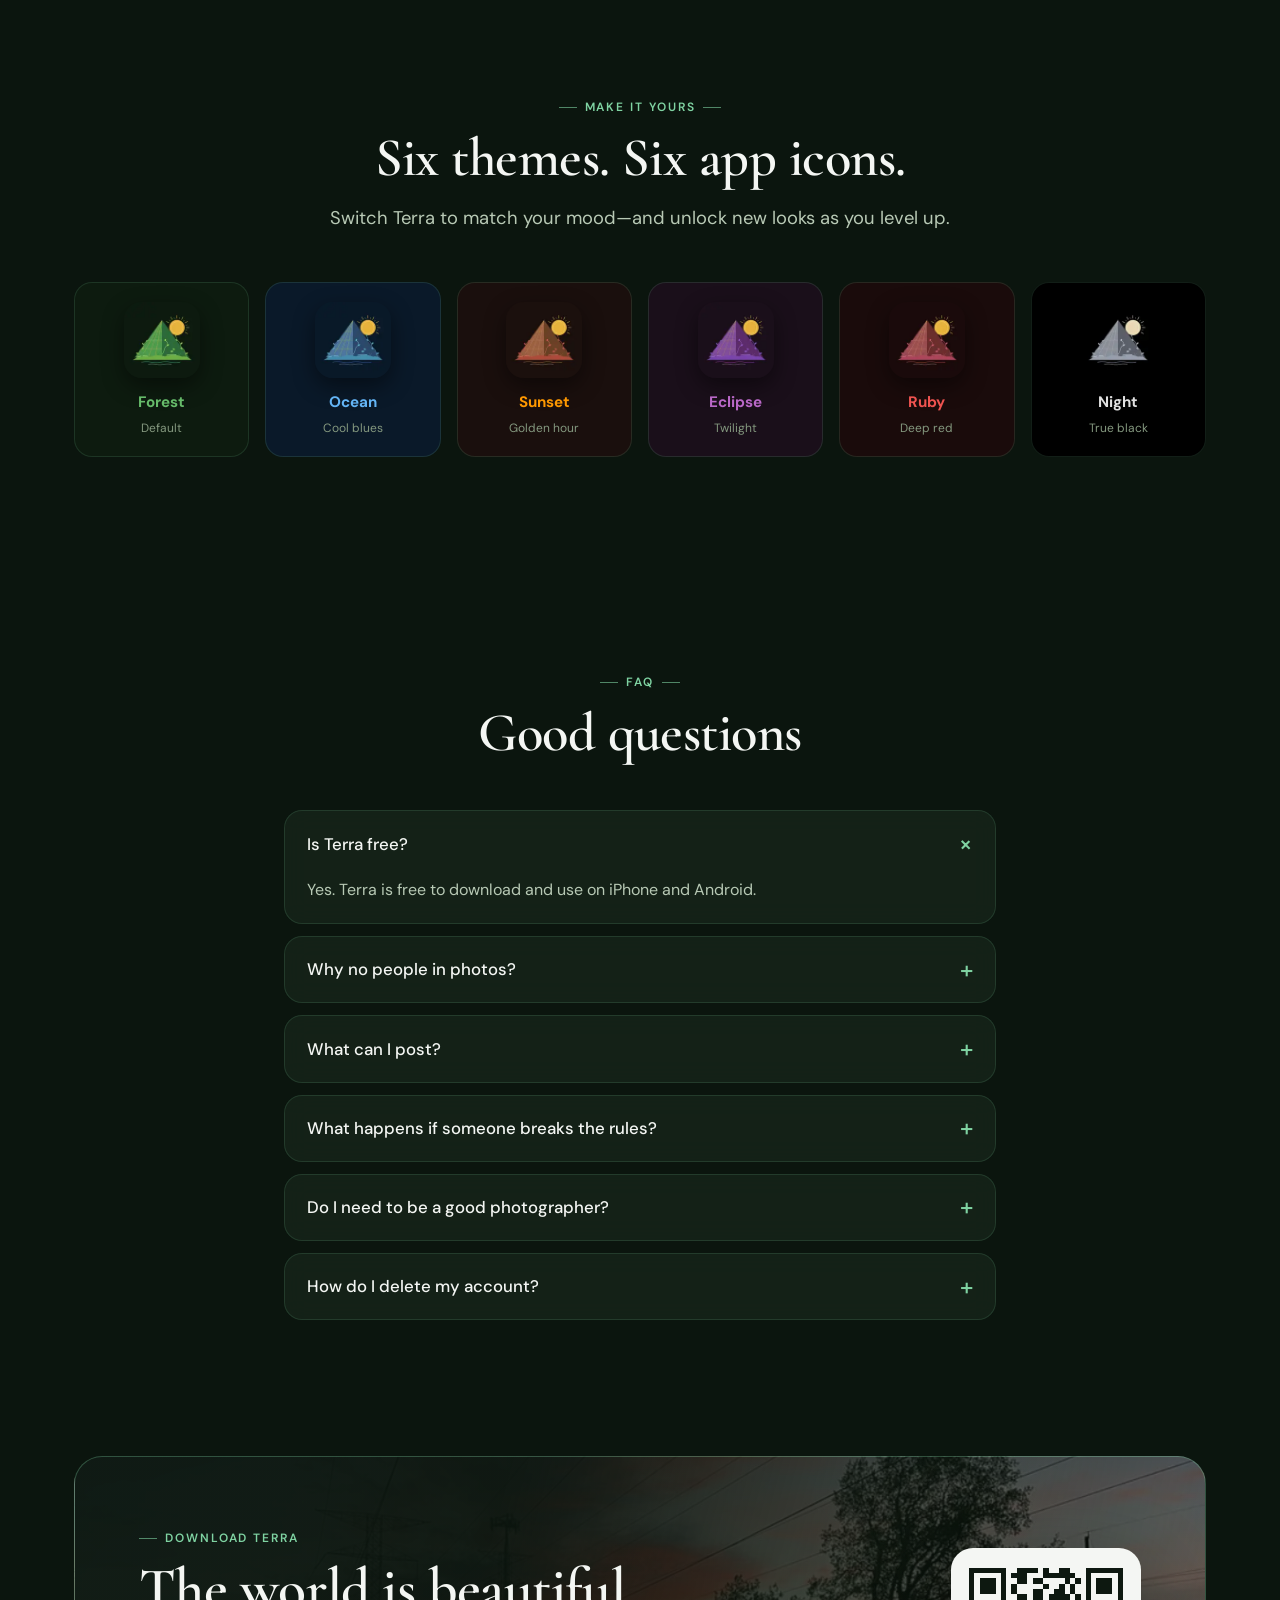
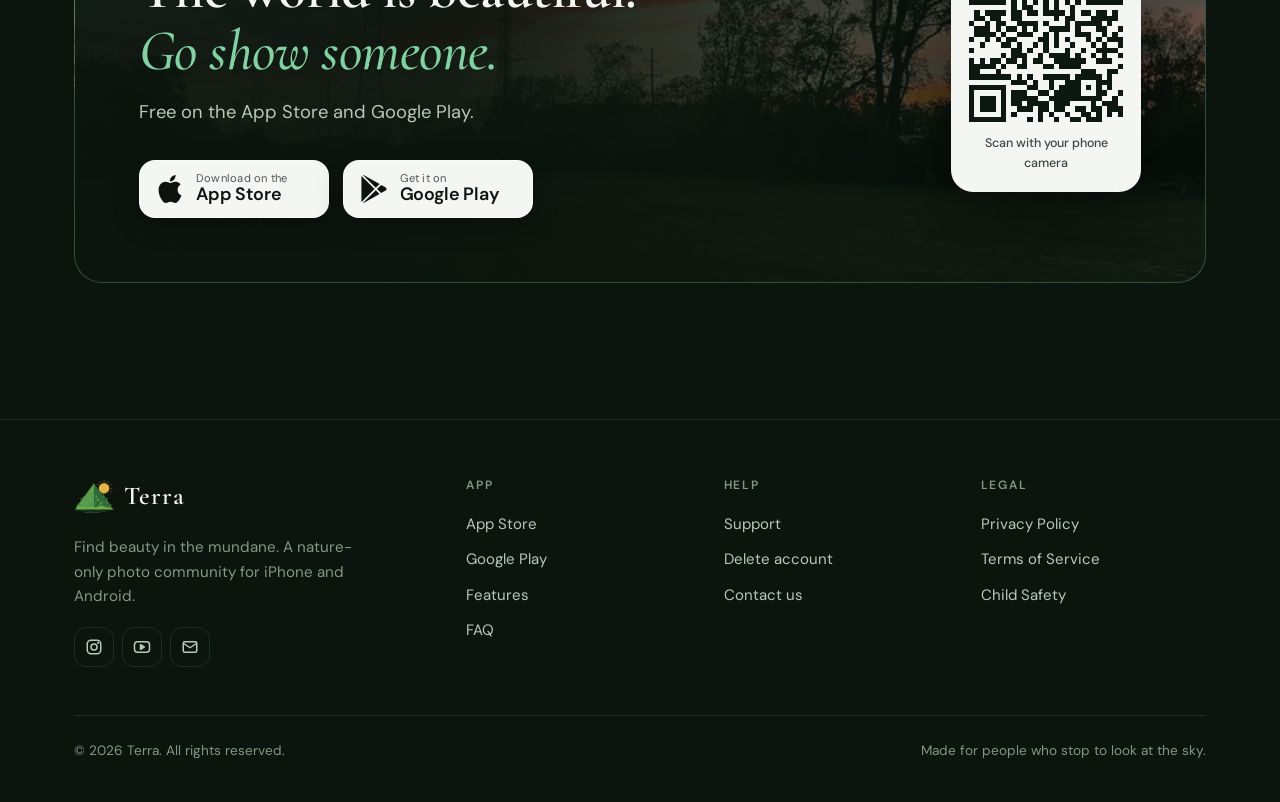
==== commit 1df45ce6: "Redesign the website to drive app downloads Keep the dark forest-green theme and serif/sans pairing," ====
--- a/index.html
+++ b/index.html
@@ -1,513 +1,684 @@
 <!DOCTYPE html>
-<html lang="en">
+<html lang="en" class="no-js">
 
 <head>
     <meta charset="UTF-8">
-    <meta name="viewport" content="width=device-width, initial-scale=1.0">
-    <link rel="icon" href="/images/favicon.png" type="image/x-icon">
-    <title>Terra — Beauty Awaits</title>
-
-    <meta property="og:title" content="Terra - Find beauty in the mundane.">
-    <meta property="og:description" content="Terra redefines social media by embracing the beauty of the world—landscapes, light, and quiet moments—without photos of people.">
-    <meta property="og:image" content="https://terra.photos/images/terra.png">
-    <meta property="og:url" content="https://terra.photos">
+    <meta name="viewport" content="width=device-width, initial-scale=1.0, viewport-fit=cover">
+    <title>Terra — Nature-only photo sharing for iPhone &amp; Android</title>
+    <meta name="description" content="Terra is a calm, nature-only photo community. Share landscapes, skies and quiet moments—no people, no selfies. Join challenges, win photo duels, earn badges. Free on iOS and Android.">
+    <link rel="canonical" href="https://terra.photos/">
+    <meta name="theme-color" content="#0b150e">
+    <meta name="apple-itunes-app" content="app-id=6758865926">
+
+    <link rel="icon" href="/images/favicon.png" type="image/png">
+    <link rel="apple-touch-icon" href="/images/apple-touch-icon.png">
+
+    <meta property="og:site_name" content="Terra">
+    <meta property="og:title" content="Terra — Find beauty in the mundane">
+    <meta property="og:description" content="A nature-only photo community. No people, no selfies—just landscapes, light and quiet moments. Free on iOS and Android.">
+    <meta property="og:image" content="https://terra.photos/images/og.png">
+    <meta property="og:image:width" content="1200">
+    <meta property="og:image:height" content="630">
+    <meta property="og:url" content="https://terra.photos/">
     <meta property="og:type" content="website">
-
     <meta name="twitter:card" content="summary_large_image">
-    <meta name="twitter:title" content="Terra - Find beauty in the mundane.">
-    <meta name="twitter:description" content="Terra redefines social media by embracing the beauty of the world.">
-    <meta name="twitter:image" content="https://terra.photos/images/terra.png">
+    <meta name="twitter:title" content="Terra — Find beauty in the mundane">
+    <meta name="twitter:description" content="A nature-only photo community. Free on iOS and Android.">
+    <meta name="twitter:image" content="https://terra.photos/images/og.png">
 
     <link rel="preconnect" href="https://fonts.googleapis.com">
     <link rel="preconnect" href="https://fonts.gstatic.com" crossorigin>
-    <link href="https://fonts.googleapis.com/css2?family=Cormorant+Garamond:ital,wght@0,400;0,500;0,600;1,400&family=DM+Sans:ital,opsz,wght@0,9..40,300;0,9..40,400;0,9..40,500;0,9..40,600;1,9..40,400&display=swap" rel="stylesheet">
+    <link href="https://fonts.googleapis.com/css2?family=Cormorant+Garamond:ital,wght@0,500;0,600;1,500;1,600&family=DM+Sans:opsz,wght@9..40,300;9..40,400;9..40,500;9..40,600&display=swap" rel="stylesheet">
+    <link rel="preload" as="image" href="/images/photos/aurora.webp">
+    <link rel="stylesheet" href="/assets/site.css">
+
+    <script type="application/ld+json">
+    {
+        "@context": "https://schema.org",
+        "@type": "MobileApplication",
+        "name": "Terra",
+        "alternateName": "Terra Photos",
+        "url": "https://terra.photos/",
+        "image": "https://terra.photos/images/og.png",
+        "description": "A nature-only photo sharing community. Share landscapes, skies and quiet moments—no people in photos.",
+        "applicationCategory": "PhotographyApplication",
+        "operatingSystem": "iOS, Android",
+        "offers": { "@type": "Offer", "price": "0", "priceCurrency": "USD" },
+        "installUrl": [
+            "https://apps.apple.com/us/app/terra-photos/id6758865926",
+            "https://play.google.com/store/apps/details?id=com.terracool.terra"
+        ],
+        "publisher": { "@type": "Organization", "name": "Terra", "url": "https://terra.photos/", "email": "support@terra.photos" }
+    }
+    </script>
 
     <style>
-        :root {
-            --bg-deep: #0d1810;
-            --bg-mid: #142118;
-            --bg-elevated: #1a2a1f;
-            --bg-card: rgba(26, 42, 31, 0.82);
-            --text-primary: #f4f6f3;
-            --text-secondary: #b8c9b5;
-            --text-muted: #7a8f76;
-            --accent: #3d9e6d;
-            --accent-hover: #34b374;
-            --accent-soft: rgba(61, 158, 109, 0.18);
-            --border: rgba(61, 158, 109, 0.22);
-            --border-strong: rgba(61, 158, 109, 0.35);
-            --shadow-sm: 0 2px 8px rgba(0, 0, 0, 0.2);
-            --shadow-md: 0 8px 32px rgba(0, 0, 0, 0.25);
-            --shadow-lg: 0 24px 64px rgba(0, 0, 0, 0.35);
-            --radius-sm: 10px;
-            --radius-md: 14px;
-            --radius-lg: 20px;
-            --ease: cubic-bezier(0.33, 1, 0.68, 1);
-            --ease-spring: cubic-bezier(0.34, 1.56, 0.64, 1);
-        }
-
-        *, *::before, *::after { box-sizing: border-box; }
-        html { scroll-behavior: smooth; }
-
-        body {
-            font-family: 'DM Sans', sans-serif;
-            margin: 0;
-            padding: 0;
-            background: var(--bg-deep);
-            color: var(--text-primary);
-            min-height: 100vh;
-            font-weight: 400;
-            line-height: 1.6;
-            -webkit-font-smoothing: antialiased;
-        }
-
-        .page-bg {
-            position: fixed;
-            inset: 0;
-            pointer-events: none;
-            z-index: 0;
+        /* ===== Hero ===== */
+        .hero { padding: 3.5rem 0 5rem; position: relative; }
+        .hero-grid { display: grid; grid-template-columns: 1.1fr 0.9fr; gap: 3rem; align-items: center; }
+        .pill {
+            display: inline-flex; align-items: center; gap: 0.55rem; padding: 0.4rem 0.9rem 0.4rem 0.45rem;
+            border-radius: 999px; border: 1px solid var(--border); background: rgba(255, 255, 255, 0.03);
+            font-size: 0.85rem; color: var(--text-secondary); text-decoration: none;
+        }
+        .pill b { background: var(--accent); color: #fff; font-weight: 600; font-size: 0.72rem; padding: 0.15rem 0.55rem; border-radius: 999px; letter-spacing: 0.04em; }
+        .hero h1 { font-size: clamp(3rem, 7.6vw, 5.6rem); line-height: 0.98; margin: 1.4rem 0 0; letter-spacing: -0.02em; }
+        .hero h1 em { font-style: italic; font-weight: 500; color: var(--accent-bright); }
+        .hero .lead { font-size: 1.2rem; max-width: 520px; margin-top: 1.4rem; }
+        .hero .store-badges { margin-top: 2.2rem; }
+        .hero-meta { display: flex; flex-wrap: wrap; gap: 0.5rem 1.4rem; margin-top: 1.6rem; color: var(--text-muted); font-size: 0.9rem; }
+        .hero-meta span { display: inline-flex; align-items: center; gap: 0.45rem; }
+        .hero-meta svg { width: 16px; height: 16px; color: var(--accent-bright); }
+
+        /* ===== Phone mockup ===== */
+        .phone-stage { position: relative; display: flex; justify-content: center; }
+        .phone-stage::before {
+            content: ""; position: absolute; width: 120%; aspect-ratio: 1; top: 50%; left: 50%; transform: translate(-50%, -50%);
+            background: radial-gradient(circle, rgba(61, 158, 109, 0.28), transparent 62%); z-index: -1; filter: blur(10px);
+        }
+        .phone {
+            width: 300px; aspect-ratio: 9 / 19.5; border-radius: 46px; padding: 11px; position: relative;
+            background: linear-gradient(145deg, #2a3a2f, #0e1711 40%, #1f2d23);
+            box-shadow: var(--shadow-lg), inset 0 0 0 1.5px rgba(255, 255, 255, 0.09);
+        }
+        .phone.tilt { transform: rotate(-4deg); }
+        .screen { position: relative; height: 100%; border-radius: 36px; overflow: hidden; background: #0d1b0f; display: flex; flex-direction: column; }
+        .island { position: absolute; top: 9px; left: 50%; transform: translateX(-50%); width: 88px; height: 25px; border-radius: 20px; background: #000; z-index: 5; }
+        .status { display: flex; justify-content: space-between; padding: 12px 24px 0; font-size: 11px; font-weight: 600; color: #e8f5e9; height: 40px; }
+        .app-top { display: flex; align-items: center; justify-content: space-between; padding: 6px 16px 10px; }
+        .app-top .brand { font-family: var(--serif); font-size: 20px; font-weight: 600; letter-spacing: 0.08em; color: #e8f5e9; display: flex; align-items: center; gap: 6px; }
+        .app-top .brand img { width: 24px; }
+        .chip-row { display: flex; gap: 6px; padding: 0 16px 10px; overflow: hidden; }
+        .chip { font-size: 10px; padding: 4px 9px; border-radius: 999px; background: #1a2e1f; color: #a5d6a7; white-space: nowrap; border: 1px solid #2d4a35; }
+        .chip.on { background: #66bb6a; color: #0d1b0f; border-color: #66bb6a; font-weight: 600; }
+        .post { margin: 0 12px; border-radius: 18px; overflow: hidden; position: relative; flex: 1; min-height: 0; }
+        .post img { width: 100%; height: 100%; object-fit: cover; }
+        .post .meta {
+            position: absolute; left: 0; right: 0; bottom: 0; padding: 40px 14px 12px;
+            background: linear-gradient(transparent, rgba(0, 0, 0, 0.75)); color: #fff; font-size: 11px;
+        }
+        .post .meta .user { display: flex; align-items: center; gap: 7px; font-weight: 600; font-size: 12px; }
+        .avatar { width: 22px; height: 22px; border-radius: 50%; background: linear-gradient(135deg, #66bb6a, #e8b33e); flex-shrink: 0; }
+        .post .meta .cap { margin-top: 4px; opacity: 0.9; }
+        .post .meta .tags { color: #a5d6a7; margin-top: 2px; }
+        .post .badge-pod { position: absolute; top: 12px; left: 12px; background: rgba(13, 27, 15, 0.75); backdrop-filter: blur(6px); color: #ffe08a; font-size: 10px; font-weight: 600; padding: 4px 9px; border-radius: 999px; }
+        .post .actions { position: absolute; right: 12px; bottom: 70px; display: grid; gap: 12px; color: #fff; font-size: 10px; text-align: center; }
+        .post .actions svg { width: 22px; height: 22px; display: block; margin: 0 auto 2px; }
+        .tabbar { display: flex; justify-content: space-around; padding: 10px 6px 20px; color: #81c784; font-size: 9px; }
+        .tabbar span { display: grid; justify-items: center; gap: 3px; }
+        .tabbar span.on { color: #66bb6a; font-weight: 600; }
+        .tabbar svg { width: 19px; height: 19px; }
+
+        .float-card {
+            position: absolute; background: rgba(22, 38, 27, 0.92); border: 1px solid var(--border-strong); border-radius: 16px;
+            padding: 0.7rem 0.9rem; display: flex; align-items: center; gap: 0.7rem; box-shadow: var(--shadow-md);
+            backdrop-filter: blur(10px); -webkit-backdrop-filter: blur(10px); font-size: 0.82rem; animation: bob 6s ease-in-out infinite;
+        }
+        .float-card img { width: 38px; height: 38px; }
+        .float-card b { display: block; font-size: 0.88rem; }
+        .float-card small { color: var(--text-muted); }
+        .float-1 { top: 44%; left: -8%; }
+        .float-2 { top: 12%; right: -6%; animation-delay: -3s; }
+        @keyframes bob { 0%, 100% { transform: translateY(0); } 50% { transform: translateY(-10px); } }
+
+        /* ===== Tag marquee ===== */
+        .marquee { border-block: 1px solid var(--border); overflow: hidden; padding: 1.1rem 0; mask-image: linear-gradient(90deg, transparent, #000 10%, #000 90%, transparent); -webkit-mask-image: linear-gradient(90deg, transparent, #000 10%, #000 90%, transparent); }
+        .marquee-track { display: flex; gap: 2.5rem; width: max-content; animation: scroll 40s linear infinite; }
+        .marquee-track span { font-family: var(--serif); font-size: 1.5rem; font-style: italic; color: var(--text-muted); white-space: nowrap; }
+        .marquee-track span::before { content: "#"; color: var(--accent); margin-right: 2px; }
+        @keyframes scroll { to { transform: translateX(-50%); } }
+
+        /* ===== Promise ===== */
+        .promise-grid { display: grid; grid-template-columns: 1fr 1fr; gap: 4rem; align-items: center; }
+        .photo-stack { position: relative; height: 460px; }
+        .photo-stack figure { position: absolute; margin: 0; border-radius: 22px; overflow: hidden; box-shadow: var(--shadow-lg); border: 6px solid #f4f6f3; background: #f4f6f3; }
+        .photo-stack figure img { width: 100%; height: 100%; object-fit: cover; }
+        .photo-stack figcaption { position: absolute; bottom: 0; left: 0; right: 0; padding: 0.5rem 0.8rem; font-size: 0.78rem; color: #fff; background: linear-gradient(transparent, rgba(0, 0, 0, 0.6)); }
+        .ps-1 { width: 62%; height: 300px; top: 0; left: 0; transform: rotate(-5deg); }
+        .ps-2 { width: 54%; height: 250px; top: 70px; right: 0; transform: rotate(4deg); z-index: 2; }
+        .ps-3 { width: 58%; height: 230px; bottom: 0; left: 16%; transform: rotate(-1deg); z-index: 3; }
+        .rules { display: grid; gap: 1rem; margin-top: 2rem; }
+        .rule { display: flex; gap: 1rem; padding: 1.1rem 1.25rem; }
+        .rule .ico { width: 42px; height: 42px; border-radius: 12px; display: grid; place-items: center; background: var(--accent-soft); color: var(--accent-bright); flex-shrink: 0; }
+        .rule .ico svg { width: 22px; height: 22px; }
+        .rule h3 { font-family: var(--sans); font-size: 1.02rem; font-weight: 600; margin: 0.1rem 0 0.2rem; }
+        .rule p { margin: 0; color: var(--text-secondary); font-size: 0.95rem; }
+
+        /* ===== Feature bento ===== */
+        .bento { display: grid; grid-template-columns: repeat(6, 1fr); gap: 1.1rem; }
+        .tile { padding: 1.7rem; position: relative; overflow: hidden; transition: border-color 0.3s, transform 0.3s var(--ease); }
+        .tile:hover { border-color: var(--border-strong); transform: translateY(-3px); }
+        .tile .ico { width: 44px; height: 44px; border-radius: 13px; display: grid; place-items: center; background: var(--accent-soft); color: var(--accent-bright); margin-bottom: 1.1rem; }
+        .tile .ico.sun { background: var(--sun-soft); color: var(--sun); }
+        .tile .ico svg { width: 22px; height: 22px; }
+        .tile h3 { font-size: 1.6rem; margin-bottom: 0.4rem; }
+        .tile p { color: var(--text-secondary); margin: 0; font-size: 0.97rem; }
+        .span-2 { grid-column: span 2; }
+        .span-3 { grid-column: span 3; }
+        .span-4 { grid-column: span 4; }
+        .tile-photo { min-height: 320px; display: flex; flex-direction: column; justify-content: flex-end; border: 0; }
+        .tile-photo > img { position: absolute; inset: 0; width: 100%; height: 100%; object-fit: cover; transition: transform 1.2s var(--ease); }
+        .tile-photo:hover > img { transform: scale(1.04); }
+        .tile-photo::after { content: ""; position: absolute; inset: 0; background: linear-gradient(180deg, rgba(11, 21, 14, 0.05) 20%, rgba(11, 21, 14, 0.92)); }
+        .tile-photo > *:not(img):not(.potd) { position: relative; z-index: 1; }
+        .potd { position: absolute; top: 1.4rem; left: 1.4rem; z-index: 1; display: inline-flex; gap: 0.4rem; align-items: center; padding: 0.35rem 0.8rem; border-radius: 999px; background: rgba(11, 21, 14, 0.7); color: #ffe08a; font-size: 0.8rem; font-weight: 600; backdrop-filter: blur(6px); }
+        .mini-list { display: flex; flex-wrap: wrap; gap: 0.45rem; margin-top: 1.1rem; }
+        .mini-list span { font-size: 0.8rem; padding: 0.3rem 0.7rem; border-radius: 999px; border: 1px solid var(--border); color: var(--text-secondary); }
+
+        /* ===== Duels ===== */
+        .duel-grid { display: grid; grid-template-columns: 0.95fr 1.05fr; gap: 4rem; align-items: center; }
+        .steps { list-style: none; padding: 0; margin: 2rem 0 0; display: grid; gap: 1.4rem; counter-reset: s; }
+        .steps li { display: grid; grid-template-columns: 48px 1fr; gap: 1rem; counter-increment: s; }
+        .steps li::before {
+            content: counter(s); width: 48px; height: 48px; border-radius: 50%; display: grid; place-items: center;
+            font-family: var(--serif); font-size: 1.5rem; font-weight: 600; color: var(--accent-bright); border: 1px solid var(--border-strong);
+        }
+        .steps h3 { font-family: var(--sans); font-size: 1.05rem; font-weight: 600; margin: 0.35rem 0 0.2rem; }
+        .steps p { margin: 0; color: var(--text-secondary); }
+        .duel-board { padding: 1.4rem; }
+        .duel-head { display: flex; justify-content: space-between; align-items: center; margin-bottom: 1rem; font-size: 0.9rem; color: var(--text-secondary); }
+        .duel-head b { font-family: var(--serif); font-size: 1.35rem; color: var(--text-primary); font-weight: 600; }
+        .timer { font-variant-numeric: tabular-nums; color: var(--sun); font-weight: 600; background: var(--sun-soft); padding: 0.25rem 0.7rem; border-radius: 999px; font-size: 0.85rem; }
+        .duel-pair { display: grid; grid-template-columns: 1fr auto 1fr; gap: 0.8rem; align-items: center; }
+        .duel-pic { border-radius: 16px; overflow: hidden; aspect-ratio: 4 / 5; position: relative; }
+        .duel-pic img { width: 100%; height: 100%; object-fit: cover; }
+        .duel-pic button {
+            position: absolute; left: 50%; bottom: 0.8rem; transform: translateX(-50%); border: 0; cursor: pointer;
+            font: inherit; font-size: 0.82rem; font-weight: 600; padding: 0.45rem 0.9rem; white-space: nowrap; border-radius: 999px;
+            background: rgba(244, 246, 243, 0.94); color: #0b150e; transition: background 0.2s, transform 0.15s;
+        }
+        .duel-pic button:hover { background: #fff; }
+        .duel-pic.voted button { background: var(--accent); color: #fff; }
+        .vs { font-family: var(--serif); font-style: italic; font-size: 1.8rem; color: var(--text-muted); }
+        .duel-bar { margin-top: 1.1rem; height: 8px; border-radius: 99px; background: rgba(255, 255, 255, 0.06); overflow: hidden; display: flex; }
+        .duel-bar i { display: block; height: 100%; background: var(--accent); transition: width 0.6s var(--ease); }
+        .duel-bar i + i { background: var(--sun); }
+        .duel-foot { display: flex; justify-content: space-between; margin-top: 0.5rem; font-size: 0.82rem; color: var(--text-muted); }
+
+        /* ===== Progress / badges ===== */
+        .progress-grid { display: grid; grid-template-columns: 1fr 1fr; gap: 1.1rem; }
+        .level-card { padding: 1.8rem; }
+        .level-row { display: flex; align-items: center; gap: 1rem; }
+        .level-num { width: 64px; height: 64px; border-radius: 18px; display: grid; place-items: center; background: linear-gradient(135deg, var(--accent), #2a6e4c); font-family: var(--serif); font-size: 2rem; font-weight: 600; }
+        .xp { margin-top: 1.4rem; }
+        .xp-bar { height: 10px; border-radius: 99px; background: rgba(255, 255, 255, 0.06); overflow: hidden; }
+        .xp-bar i { display: block; height: 100%; width: 0; background: linear-gradient(90deg, var(--accent), var(--accent-bright)); border-radius: inherit; transition: width 1.6s var(--ease); }
+        .reveal.in .xp-bar i { width: 72%; }
+        .xp-meta { display: flex; justify-content: space-between; font-size: 0.82rem; color: var(--text-muted); margin-top: 0.5rem; }
+        .stats { display: grid; grid-template-columns: repeat(3, 1fr); gap: 0.75rem; margin-top: 1.5rem; }
+        .stat { padding: 0.9rem; border-radius: 14px; background: rgba(0, 0, 0, 0.18); border: 1px solid var(--border); }
+        .stat b { display: block; font-size: 1.25rem; }
+        .stat small { color: var(--text-muted); font-size: 0.78rem; }
+        .badge-wall { padding: 1.8rem; }
+        .badges { display: grid; grid-template-columns: repeat(4, 1fr); gap: 1rem; margin-top: 1.4rem; }
+        .badges figure { margin: 0; text-align: center; }
+        .badges img { width: 64px; height: 64px; margin: 0 auto 0.45rem; transition: transform 0.35s var(--ease-spring); filter: drop-shadow(0 6px 14px rgba(0, 0, 0, 0.35)); }
+        .badges figure:hover img { transform: translateY(-4px) rotate(-6deg) scale(1.06); }
+        .badges figcaption { font-size: 0.78rem; color: var(--text-secondary); line-height: 1.3; }
+
+        /* ===== Themes ===== */
+        .themes { display: grid; grid-template-columns: repeat(6, 1fr); gap: 1rem; }
+        .theme { text-align: center; padding: 1.2rem 0.6rem 1rem; border-radius: var(--radius-md); border: 1px solid var(--border); background: var(--theme-bg); transition: transform 0.3s var(--ease-spring), border-color 0.3s; }
+        .theme:hover { transform: translateY(-5px); border-color: var(--theme-fg); }
+        .theme img { width: 76px; height: 76px; border-radius: 18px; margin: 0 auto 0.75rem; box-shadow: 0 8px 22px rgba(0, 0, 0, 0.45); }
+        .theme b { display: block; font-size: 0.95rem; color: var(--theme-fg); }
+        .theme small { font-size: 0.75rem; color: var(--text-muted); }
+
+        /* ===== FAQ ===== */
+        .faq { display: grid; gap: 0.75rem; }
+        .faq details { padding: 0; overflow: hidden; }
+        .faq summary { list-style: none; cursor: pointer; padding: 1.2rem 1.4rem; font-weight: 500; font-size: 1.05rem; display: flex; justify-content: space-between; align-items: center; gap: 1rem; }
+        .faq summary::-webkit-details-marker { display: none; }
+        .faq summary::after { content: "+"; font-size: 1.5rem; line-height: 1; color: var(--accent-bright); transition: transform 0.3s var(--ease); flex-shrink: 0; }
+        .faq details[open] summary::after { transform: rotate(45deg); }
+        .faq details p { margin: 0; padding: 0 1.4rem 1.3rem; color: var(--text-secondary); }
+        .faq a { color: var(--accent-bright); }
+
+        /* ===== Final CTA ===== */
+        .cta-panel {
+            position: relative; overflow: hidden; border-radius: var(--radius-lg); padding: 4rem;
+            display: grid; grid-template-columns: 1fr auto; gap: 3rem; align-items: center;
+            border: 1px solid var(--border-strong);
             background:
-                radial-gradient(ellipse 100% 60% at 50% -15%, rgba(61, 158, 109, 0.12), transparent 50%),
-                radial-gradient(ellipse 80% 40% at 80% 50%, rgba(61, 158, 109, 0.06), transparent 45%),
-                linear-gradient(180deg, var(--bg-deep) 0%, var(--bg-mid) 35%, var(--bg-deep) 100%);
-        }
-
-        .noise {
-            position: fixed;
-            inset: 0;
-            pointer-events: none;
-            z-index: 1;
-            opacity: 0.025;
-            background-image: url("data:image/svg+xml,%3Csvg viewBox='0 0 256 256' xmlns='http://www.w3.org/2000/svg'%3E%3Cfilter id='n'%3E%3CfeTurbulence type='fractalNoise' baseFrequency='0.9' numOctaves='4' stitchTiles='stitch'/%3E%3C/filter%3E%3Crect width='100%25' height='100%25' filter='url(%23n)'/%3E%3C/svg%3E");
-        }
-
-        .wrapper {
-            position: relative;
-            z-index: 2;
-            min-height: 100vh;
-            display: flex;
-            flex-direction: column;
-        }
-
-        /* ----- Navigation ----- */
-        .nav {
-            position: sticky;
-            top: 0;
-            z-index: 100;
-            display: flex;
-            align-items: center;
-            justify-content: space-between;
-            padding: 1rem 1.5rem;
-            max-width: 1100px;
-            margin: 0 auto;
-            width: 100%;
-            background: rgba(13, 24, 16, 0.75);
-            backdrop-filter: blur(14px);
-            -webkit-backdrop-filter: blur(14px);
-            border-bottom: 1px solid var(--border);
-        }
-
-        .nav-logo {
-            display: inline-flex;
-            align-items: center;
-            gap: 0.55rem;
-            font-family: 'Cormorant Garamond', serif;
-            font-size: 1.5rem;
-            font-weight: 600;
-            letter-spacing: 0.02em;
-            color: var(--text-primary);
-            text-decoration: none;
-        }
-
-        .nav-links {
-            display: flex;
-            align-items: center;
-            gap: 0.25rem;
-        }
-
-        .nav-links a {
-            color: var(--text-secondary);
-            text-decoration: none;
-            font-size: 0.9rem;
-            font-weight: 500;
-            padding: 0.5rem 0.75rem;
-            border-radius: var(--radius-sm);
-            transition: color 0.2s var(--ease), background 0.2s var(--ease);
-        }
-
-        .nav-links a:hover {
-            color: var(--text-primary);
-            background: var(--accent-soft);
-        }
-
-        .nav-cta {
-            display: inline-flex;
-            align-items: center;
-            gap: 0.4rem;
-            padding: 0.6rem 1rem;
-            background: var(--accent);
-            color: #fff;
-            font-size: 0.9rem;
-            font-weight: 500;
-            text-decoration: none;
-            border-radius: var(--radius-sm);
-            transition: background 0.2s var(--ease), transform 0.15s var(--ease);
-        }
-
-        .nav-cta:hover {
-            background: var(--accent-hover);
-        }
-
-        .nav-cta:active { transform: scale(0.98); }
-
-        /* ----- Main content ----- */
-        main {
-            flex: 1;
-            max-width: 1000px;
-            margin: 0 auto;
-            padding: 3rem 1.5rem 4rem;
-            width: 100%;
-        }
-
-        .hero {
-            text-align: center;
-            margin-bottom: 4rem;
-        }
-
-        .hero h1 {
-            font-family: 'Cormorant Garamond', serif;
-            font-size: clamp(2.75rem, 7vw, 4rem);
-            font-weight: 600;
-            margin: 0;
-            letter-spacing: -0.02em;
-            line-height: 1.1;
-            color: var(--text-primary);
-        }
-
-        .hero .tagline {
-            font-size: 1.35rem;
-            font-weight: 300;
-            color: var(--text-secondary);
-            margin-top: 0.75rem;
-            letter-spacing: 0.01em;
-        }
-
-        .hero .supporting {
-            font-size: 1.05rem;
-            color: var(--text-muted);
-            max-width: 520px;
-            margin: 1.25rem auto 0;
-            line-height: 1.65;
-        }
-
-        /* ----- Features ----- */
-        .section-label {
-            font-size: 0.7rem;
-            font-weight: 600;
-            letter-spacing: 0.14em;
-            text-transform: uppercase;
-            color: var(--text-muted);
-            margin-bottom: 1rem;
-            text-align: center;
-        }
-
-        .features {
-            display: grid;
-            grid-template-columns: repeat(auto-fit, minmax(260px, 1fr));
-            gap: 1.25rem;
-            margin: 3rem 0 4rem;
-        }
-
-        .feature-card {
-            background: var(--bg-card);
-            border: 1px solid var(--border);
-            border-radius: var(--radius-md);
-            padding: 1.5rem 1.5rem;
-            backdrop-filter: blur(12px);
-            -webkit-backdrop-filter: blur(12px);
-            text-align: left;
-            transition: border-color 0.25s var(--ease), box-shadow 0.25s var(--ease);
-        }
-
-        .feature-card:hover {
-            border-color: var(--border-strong);
-            box-shadow: var(--shadow-md);
-        }
-
-        .feature-card h3 {
-            font-family: 'Cormorant Garamond', serif;
-            font-size: 1.25rem;
-            font-weight: 600;
-            margin: 0 0 0.4rem;
-            color: var(--text-primary);
-        }
-
-        .feature-card p {
-            font-size: 0.95rem;
-            color: var(--text-secondary);
-            margin: 0;
-            line-height: 1.6;
-        }
-
-        /* ----- Screenshots ----- */
-        .screenshots-wrap {
-            margin: 4rem 0;
-        }
-
-        .screenshots {
-            display: flex;
-            flex-wrap: wrap;
-            justify-content: center;
-            align-items: center;
-            gap: 1.5rem;
-            margin-top: 1.5rem;
-        }
-
-        .screenshots img {
-            width: 100%;
-            max-width: 220px;
-            height: auto;
-            border-radius: var(--radius-lg);
-            box-shadow: var(--shadow-md), 0 0 0 1px rgba(255, 255, 255, 0.04) inset;
-            border: 1px solid var(--border);
-            transition: transform 0.35s var(--ease-spring), box-shadow 0.35s var(--ease);
-        }
-
-        .screenshots img:hover {
-            transform: translateY(-6px) scale(1.02);
-            box-shadow: var(--shadow-lg), 0 0 0 1px rgba(255, 255, 255, 0.06) inset;
-        }
-
-        /* ----- CTAs ----- */
-        .cta-block {
-            margin: 4rem 0;
-        }
-
-        .buttons {
-            display: flex;
-            flex-wrap: wrap;
-            justify-content: center;
-            gap: 1rem;
-            margin-top: 1rem;
-        }
-
-        .btn {
-            display: inline-flex;
-            align-items: center;
-            justify-content: center;
-            gap: 0.5rem;
-            padding: 0.95rem 1.6rem;
-            border-radius: var(--radius-sm);
-            font-family: inherit;
-            font-size: 1rem;
-            font-weight: 500;
-            text-decoration: none;
-            transition: background 0.2s var(--ease), color 0.2s var(--ease), border-color 0.2s var(--ease), transform 0.15s var(--ease), box-shadow 0.2s var(--ease);
-            cursor: pointer;
-            border: 1px solid transparent;
-        }
-
-        .btn:focus-visible {
-            outline: 2px solid var(--accent);
-            outline-offset: 2px;
-        }
-
-        .btn:active { transform: scale(0.98); }
-
-        .btn-primary {
-            background: var(--accent);
-            color: #fff;
-            box-shadow: 0 4px 16px rgba(61, 158, 109, 0.3);
-        }
-
-        .btn-primary:hover {
-            background: var(--accent-hover);
-            box-shadow: 0 6px 24px rgba(61, 158, 109, 0.35);
-        }
-
-        .btn-primary img {
-            width: 22px;
-            height: 22px;
-            flex-shrink: 0;
-        }
-
-        .btn-secondary {
-            background: var(--accent-soft);
-            color: var(--text-primary);
-            border-color: var(--border);
-        }
-
-        .btn-secondary:hover {
-            background: rgba(61, 158, 109, 0.28);
-            border-color: var(--border-strong);
-        }
-
-        .btn-ghost {
-            background: transparent;
-            color: var(--text-secondary);
-            border-color: var(--border);
-        }
-
-        .btn-ghost:hover {
-            color: var(--text-primary);
-            background: rgba(255, 255, 255, 0.04);
-        }
-
-        .btn-social {
-            min-width: 130px;
-            font-size: 0.95rem;
-        }
-
-        .btn-youtube:hover { background: #e53935; color: #fff; border-color: transparent; }
-        .btn-instagram:hover { background: linear-gradient(135deg, #f09433, #e6683c, #dc2743, #cc2366, #bc1888); color: #fff; border-color: transparent; }
-
-        .connect-block { margin: 3rem 0; }
-        .social-row { justify-content: center; }
-
-        .divider {
-            height: 1px;
-            background: var(--border);
-            margin: 3rem 0 2rem;
-            border: 0;
-        }
-
-        /* ----- Footer ----- */
-        .footer {
-            text-align: center;
-            padding: 1.5rem 1rem;
-        }
-
-        .footer-links {
-            display: flex;
-            flex-wrap: wrap;
-            justify-content: center;
-            gap: 0.5rem 1.5rem;
-            margin-bottom: 1rem;
-        }
-
-        .footer-links a {
-            color: var(--text-muted);
-            font-size: 0.875rem;
-            text-decoration: none;
-            transition: color 0.2s var(--ease);
-        }
-
-        .footer-links a:hover { color: var(--text-secondary); }
-
-        .footer p {
-            font-size: 0.8125rem;
-            color: var(--text-muted);
-            margin: 0;
-            opacity: 0.9;
-        }
-
-        @media (max-width: 768px) {
-            .nav { padding: 0.875rem 1rem; flex-wrap: wrap; gap: 0.75rem; }
-            .nav-links { order: 3; width: 100%; justify-content: center; }
-            main { padding: 2rem 1rem 3rem; }
-            .hero { margin-bottom: 3rem; }
-            .features { margin: 2rem 0 3rem; grid-template-columns: 1fr; }
-            .screenshots img { max-width: 180px; }
-            .buttons { flex-direction: column; }
-            .buttons .btn { width: 100%; max-width: 280px; }
-        }
-
-        @media (max-width: 480px) {
-            .hero h1 { font-size: 2.25rem; }
-            .hero .tagline { font-size: 1.15rem; }
-            .screenshots img { max-width: 160px; }
-        }
-
-        @media (prefers-reduced-motion: reduce) {
-            .screenshots img:hover { transform: none; }
-            .btn:active { transform: none; }
+                linear-gradient(105deg, rgba(11, 21, 14, 0.96) 35%, rgba(11, 21, 14, 0.55)),
+                url('/images/photos/sunset.webp') center / cover;
+        }
+        .cta-panel h2 { font-size: clamp(2.3rem, 5vw, 3.6rem); margin-top: 0.6rem; }
+        .cta-panel .store-badges { margin-top: 2rem; }
+        .qr { background: #f4f6f3; border-radius: 22px; padding: 1.1rem; text-align: center; width: 190px; box-shadow: var(--shadow-lg); }
+        .qr img { width: 100%; image-rendering: pixelated; }
+        .qr small { display: block; color: #3a4a3e; font-size: 0.78rem; margin-top: 0.55rem; font-weight: 500; }
+
+        @media (max-width: 960px) {
+            .hero-grid, .promise-grid, .duel-grid { grid-template-columns: 1fr; gap: 3.5rem; }
+            .hero { padding-top: 2rem; text-align: center; }
+            .hero .lead { margin-left: auto; margin-right: auto; }
+            .hero .store-badges, .hero-meta { justify-content: center; }
+            .bento { grid-template-columns: 1fr 1fr; }
+            .span-2, .span-3, .span-4 { grid-column: span 1; }
+            .tile-photo.span-4 { grid-column: 1 / -1; }
+            .progress-grid { grid-template-columns: 1fr; }
+            .themes { grid-template-columns: repeat(3, 1fr); }
+            .cta-panel { grid-template-columns: 1fr; padding: 3rem 2rem; text-align: center; }
+            .cta-panel .store-badges { justify-content: center; }
+            .qr { display: none; }
+            .photo-stack { max-width: 520px; width: 100%; margin: 0 auto; }
+        }
+        @media (max-width: 620px) {
+            .bento { grid-template-columns: 1fr; }
+            .tile-photo.span-4 { grid-column: auto; }
+            .float-card { display: none; }
+            .phone { width: 270px; }
+            .photo-stack { height: 380px; }
+            .ps-1 { height: 240px; } .ps-2 { height: 200px; top: 60px; } .ps-3 { height: 180px; }
+            .badges { grid-template-columns: repeat(4, 1fr); gap: 0.6rem; }
+            .badges img { width: 52px; height: 52px; }
+            .themes { grid-template-columns: repeat(2, 1fr); }
+            .stats { grid-template-columns: repeat(3, 1fr); gap: 0.5rem; }
+            .cta-panel { padding: 2.5rem 1.25rem; }
+            .duel-board { padding: 1rem; }
         }
     </style>
 </head>
 
 <body>
-    <div class="page-bg"></div>
-    <div class="noise" aria-hidden="true"></div>
-
-    <div class="wrapper">
-        <nav class="nav">
-            <a href="/" class="nav-logo"><img src="images/logo-mark.png" alt="" width="38" height="32">Terra</a>
-            <div class="nav-links">
-                <a href="/support">Support</a>
-                <a href="/privacy">Privacy</a>
-                <a href="/terms">Terms</a>
-            </div>
-            <a href="#download" class="nav-cta">Download app</a>
-        </nav>
-
-        <main>
-            <section class="hero">
-                <h1>Terra</h1>
-                <p class="tagline">Find beauty in the mundane.</p>
-                <p class="supporting">A different kind of social feed—landscapes, light, and quiet moments. No people in photos, so the world takes the spotlight.</p>
-            </section>
-
-            <p class="section-label">Why Terra</p>
-            <div class="features">
-                <div class="feature-card">
-                    <h3>No people, just place</h3>
-                    <p>We focus on the world around us. Photos without people keep the feed about places, light, and atmosphere.</p>
-                </div>
-                <div class="feature-card">
-                    <h3>Landscapes & light</h3>
-                    <p>Discover scenes that often get overlooked—skies, nature, streets, and the small details that make a moment.</p>
-                </div>
-                <div class="feature-card">
-                    <h3>Quiet & mindful</h3>
-                    <p>Scroll with intention. Terra is built for a calmer, more reflective way to share and explore.</p>
-                </div>
-            </div>
-
-            <div class="screenshots-wrap">
-                <p class="section-label">See the app</p>
-                <div class="screenshots">
-                    <img src="images/screenshot1.png" alt="Terra app screenshot">
-                    <img src="images/screenshot3.png" alt="Terra app screenshot">
-                    <img src="images/screenshot2.png" alt="Terra app screenshot">
-                </div>
-            </div>
-
-            <div class="cta-block" id="download">
-                <p class="section-label">Download</p>
-                <div class="buttons">
-                    <a href="https://play.google.com/store/apps/details?id=com.terracool.terra" class="btn btn-primary">
-                        <img src="images/android-logo.png" alt=""> Android
-                    </a>
-                    <a href="https://apps.apple.com/us/app/terra-photos/id6758865926" class="btn btn-primary">
-                        <img src="images/ios-logo.png" alt=""> iOS
-                    </a>
-                </div>
-            </div>
-
-            <div class="connect-block">
-                <p class="section-label">Connect</p>
-                <div class="buttons social-row">
-                    <a href="https://www.youtube.com/@terra_app" class="btn btn-ghost btn-social btn-youtube">YouTube</a>
-                    <a href="https://www.instagram.com/terra_app1" class="btn btn-ghost btn-social btn-instagram">Instagram</a>
-                </div>
-            </div>
-
-            <div class="buttons">
-                <a href="/support" class="btn btn-secondary">Need help?</a>
-            </div>
-
-            <hr class="divider">
-
-            <footer class="footer">
-                <div class="footer-links">
-                    <a href="/privacy">Privacy Policy</a>
-                    <a href="/terms">Terms of Service</a>
-                    <a href="/support">Support</a>
-                </div>
-                <p>&copy; 2025 Terra. All rights reserved.</p>
-            </footer>
-        </main>
-    </div>
+    <a class="skip-link" href="#main">Skip to content</a>
+    <div class="page-bg" aria-hidden="true"></div>
+
+    <header class="site-header">
+        <div class="container nav">
+            <a href="/" class="nav-logo" aria-label="Terra home"><img src="/images/logo-mark.png" alt="" width="40" height="34">Terra</a>
+            <ul class="nav-links">
+                <li><a href="/#features">Features</a></li>
+                <li><a href="/#duels">Duels</a></li>
+                <li><a href="/#faq">FAQ</a></li>
+                <li><a href="/support">Support</a></li>
+            </ul>
+            <div class="nav-actions">
+                <a href="#download" class="btn btn-primary btn-sm" data-smart-download>Get the app</a>
+                <button class="nav-toggle" aria-label="Menu" aria-expanded="false">
+                    <svg viewBox="0 0 24 24" fill="none" stroke="currentColor" stroke-width="2" stroke-linecap="round"><path d="M4 7h16M4 12h16M4 17h16"/></svg>
+                </button>
+            </div>
+        </div>
+    </header>
+
+    <main id="main">
+        <!-- ===== Hero ===== -->
+        <section class="hero">
+            <div class="container hero-grid">
+                <div>
+                    <a class="pill" href="#duels"><b>NEW</b> Photo duels are live &rarr;</a>
+                    <h1>Find beauty in the <em>mundane.</em></h1>
+                    <p class="lead">Terra is a calm, nature-only photo community. No selfies, no people&mdash;just skies, landscapes and the quiet moments everyone else scrolls past.</p>
+
+                    <div class="store-badges" id="download">
+                        <a class="store-badge" data-store="ios" href="https://apps.apple.com/us/app/terra-photos/id6758865926" aria-label="Download Terra on the App Store">
+                            <svg viewBox="0 0 24 24" fill="currentColor" aria-hidden="true"><path d="M12.152 6.896c-.948 0-2.415-1.078-3.96-1.04-2.04.027-3.91 1.183-4.961 3.014-2.117 3.675-.546 9.103 1.519 12.09 1.013 1.454 2.208 3.09 3.792 3.039 1.52-.065 2.09-.987 3.935-.987 1.831 0 2.35.987 3.96.948 1.637-.026 2.676-1.48 3.676-2.948 1.156-1.688 1.636-3.325 1.662-3.415-.039-.013-3.182-1.221-3.22-4.857-.026-3.04 2.48-4.494 2.597-4.559-1.429-2.09-3.623-2.324-4.39-2.376-2-.156-3.675 1.09-4.61 1.09zM15.53 3.83c.843-1.012 1.4-2.427 1.245-3.83-1.207.052-2.662.805-3.532 1.818-.78.896-1.454 2.338-1.273 3.714 1.338.104 2.715-.688 3.559-1.701"/></svg>
+                            <span><small>Download on the</small><strong>App Store</strong></span>
+                        </a>
+                        <a class="store-badge" data-store="android" href="https://play.google.com/store/apps/details?id=com.terracool.terra" aria-label="Get Terra on Google Play">
+                            <svg viewBox="0 0 24 24" fill="currentColor" aria-hidden="true"><path d="M22.018 13.298l-3.919 2.218-3.515-3.493 3.543-3.521 3.891 2.202a1.49 1.49 0 0 1 0 2.594zM1.337.924a1.486 1.486 0 0 0-.112.568v21.017c0 .217.045.419.124.6l11.155-11.087L1.337.924zm12.207 10.065l3.258-3.238L3.45.195a1.466 1.466 0 0 0-.946-.179l11.04 10.973zm0 2.067l-11 10.933c.298.036.612-.016.906-.183l13.324-7.54-3.23-3.21z"/></svg>
+                            <span><small>Get it on</small><strong>Google Play</strong></span>
+                        </a>
+                    </div>
+
+                    <div class="hero-meta">
+                        <span><svg viewBox="0 0 24 24" fill="none" stroke="currentColor" stroke-width="2.2" stroke-linecap="round" stroke-linejoin="round"><path d="M20 6 9 17l-5-5"/></svg>Free to download</span>
+                        <span><svg viewBox="0 0 24 24" fill="none" stroke="currentColor" stroke-width="2.2" stroke-linecap="round" stroke-linejoin="round"><path d="M20 6 9 17l-5-5"/></svg>iPhone &amp; Android</span>
+                        <span><svg viewBox="0 0 24 24" fill="none" stroke="currentColor" stroke-width="2.2" stroke-linecap="round" stroke-linejoin="round"><path d="M20 6 9 17l-5-5"/></svg>No people. Ever.</span>
+                    </div>
+                </div>
+
+                <div class="phone-stage reveal">
+                    <div class="phone tilt" role="img" aria-label="The Terra app showing an aurora photo in the Top Picks feed">
+                        <div class="screen">
+                            <div class="island"></div>
+                            <div class="status"><span>9:41</span><span>&#9679;&#9679;&#9679;</span></div>
+                            <div class="app-top">
+                                <span class="brand"><img src="/images/logo-mark.png" alt="">TERRA</span>
+                                <svg width="20" height="20" viewBox="0 0 24 24" fill="none" stroke="#a5d6a7" stroke-width="2" stroke-linecap="round" stroke-linejoin="round"><path d="M18 8a6 6 0 1 0-12 0c0 7-3 9-3 9h18s-3-2-3-9M13.7 21a2 2 0 0 1-3.4 0"/></svg>
+                            </div>
+                            <div class="chip-row"><span class="chip on">Top Picks</span><span class="chip">Following</span></div>
+                            <div class="post">
+                                <img src="/images/photos/aurora.webp" alt="" width="596" height="440">
+                                <span class="badge-pod">&#9733; Photo of the day</span>
+                                <div class="actions">
+                                    <span><svg viewBox="0 0 24 24" fill="#ef5350"><path d="M12 21s-7.5-4.6-9.6-9.2C.9 8.4 3 4.5 6.7 4.5c2.1 0 3.6 1.2 4.3 2.4l1 1.4 1-1.4c.7-1.2 2.2-2.4 4.3-2.4 3.7 0 5.8 3.9 4.3 7.3C19.5 16.4 12 21 12 21z"/></svg>284</span>
+                                    <span><svg viewBox="0 0 24 24" fill="none" stroke="#fff" stroke-width="2"><path d="M21 12a8 8 0 0 1-11.8 7L3 21l2-6A8 8 0 1 1 21 12z"/></svg>32</span>
+                                    <span><svg viewBox="0 0 24 24" fill="none" stroke="#fff" stroke-width="2" stroke-linecap="round" stroke-linejoin="round"><path d="M4 12v7a2 2 0 0 0 2 2h12a2 2 0 0 0 2-2v-7M16 6l-4-4-4 4M12 2v13"/></svg></span>
+                                </div>
+                                <div class="meta">
+                                    <div class="user"><span class="avatar"></span>@northernlights</div>
+                                    <div class="cap">Didn't expect the sky to do this tonight.</div>
+                                    <div class="tags">#Aurora #Night #Sky</div>
+                                </div>
+                            </div>
+                            <div class="tabbar">
+                                <span class="on"><svg viewBox="0 0 24 24" fill="currentColor"><path d="M3 10.5 12 3l9 7.5V21h-6v-6H9v6H3z"/></svg>Top Picks</span>
+                                <span><svg viewBox="0 0 24 24" fill="none" stroke="currentColor" stroke-width="2"><circle cx="12" cy="12" r="9"/><path d="M3 12h18M12 3a14 14 0 0 1 0 18M12 3a14 14 0 0 0 0 18"/></svg>Explore</span>
+                                <span><svg viewBox="0 0 24 24" fill="none" stroke="currentColor" stroke-width="2" stroke-linecap="round"><path d="M12 5v14M5 12h14"/></svg>Upload</span>
+                                <span><svg viewBox="0 0 24 24" fill="none" stroke="currentColor" stroke-width="2" stroke-linejoin="round"><path d="M8 21h8M12 17v4M7 4h10v5a5 5 0 0 1-10 0zM17 5h3v2a3 3 0 0 1-3 3M7 5H4v2a3 3 0 0 0 3 3"/></svg>Leaders</span>
+                                <span><svg viewBox="0 0 24 24" fill="none" stroke="currentColor" stroke-width="2" stroke-linecap="round" stroke-linejoin="round"><rect x="2" y="7" width="20" height="11" rx="5"/><path d="M7 11v3M5.5 12.5h3M15 12h.01M18 11h.01"/></svg>Duels</span>
+                            </div>
+                        </div>
+                    </div>
+                    <div class="float-card float-1"><img src="/images/badges/duelist.webp" alt="" width="38" height="38"><span><b>Badge unlocked</b><small>Duelist</small></span></div>
+                    <div class="float-card float-2"><img src="/images/badges/rank_young_tree.webp" alt="" width="38" height="38"><span><b>Rank up</b><small>Young Tree</small></span></div>
+                </div>
+            </div>
+        </section>
+
+        <div class="marquee" aria-hidden="true">
+            <div class="marquee-track">
+                <span>Sunset</span><span>Aurora</span><span>Fog</span><span>Skyline</span><span>Forest</span><span>Golden hour</span><span>Rain</span><span>Mountains</span><span>Wildlife</span><span>Ocean</span><span>Wildflowers</span><span>Night sky</span>
+                <span>Sunset</span><span>Aurora</span><span>Fog</span><span>Skyline</span><span>Forest</span><span>Golden hour</span><span>Rain</span><span>Mountains</span><span>Wildlife</span><span>Ocean</span><span>Wildflowers</span><span>Night sky</span>
+            </div>
+        </div>
+
+        <!-- ===== Promise ===== -->
+        <section class="section" id="why">
+            <div class="container promise-grid">
+                <div class="photo-stack reveal" aria-hidden="true">
+                    <figure class="ps-1"><img src="/images/photos/sunset.webp" alt="" loading="lazy" width="1284" height="962"><figcaption>a new beginning</figcaption></figure>
+                    <figure class="ps-2"><img src="/images/photos/aurora.webp" alt="" loading="lazy" width="596" height="440"><figcaption>crazy lights</figcaption></figure>
+                    <figure class="ps-3"><img src="/images/photos/pier.webp" alt="" loading="lazy" width="596" height="440"><figcaption>navy pier</figcaption></figure>
+                </div>
+                <div class="reveal">
+                    <span class="eyebrow">Why Terra</span>
+                    <h2>Social media, minus the <span class="serif-italic">noise.</span></h2>
+                    <p class="lead">Every other feed is about people. Terra is about places. One simple rule keeps the whole app feeling like a deep breath.</p>
+                    <div class="rules">
+                        <div class="rule card">
+                            <div class="ico"><svg viewBox="0 0 24 24" fill="none" stroke="currentColor" stroke-width="2" stroke-linecap="round" stroke-linejoin="round"><path d="M11 20A7 7 0 0 1 9.8 6.1C15.5 5 17 4.5 19 2c1 2 2 4.2 2 8 0 5.5-4.8 10-10 10Z"/><path d="M2 21c0-3 1.9-5.4 5.1-6"/></svg></div>
+                            <div><h3>Nature-only, by design</h3><p>No people in photos&mdash;just landscapes, wildlife, skies, streets and light. Posts that break the rule get reported and reviewed.</p></div>
+                        </div>
+                        <div class="rule card">
+                            <div class="ico"><svg viewBox="0 0 24 24" fill="none" stroke="currentColor" stroke-width="2" stroke-linecap="round" stroke-linejoin="round"><path d="m12 3 2.6 5.6 6.1.7-4.5 4.2 1.2 6L12 16.6 6.6 19.5l1.2-6L3.3 9.3l6.1-.7z"/></svg></div>
+                            <div><h3>Curated, not algorithmic</h3><p>Top Picks are standout photos chosen by people, plus a daily Photo of the Day spotlight.</p></div>
+                        </div>
+                        <div class="rule card">
+                            <div class="ico"><svg viewBox="0 0 24 24" fill="none" stroke="currentColor" stroke-width="2" stroke-linecap="round" stroke-linejoin="round"><circle cx="12" cy="12" r="9"/><path d="M8 14s1.5 2 4 2 4-2 4-2M9 9h.01M15 9h.01"/></svg></div>
+                            <div><h3>Calm, mindful scrolling</h3><p>No influencer culture, no comparing yourself to anyone. Just the world, seen through other people's eyes.</p></div>
+                        </div>
+                    </div>
+                </div>
+            </div>
+        </section>
+
+        <!-- ===== Features ===== -->
+        <section class="section" id="features">
+            <div class="container">
+                <div class="section-head center reveal">
+                    <span class="eyebrow">Inside the app</span>
+                    <h2>Everything you need to share the outdoors</h2>
+                    <p class="lead">From your first sunset post to your hundredth badge, Terra makes photography a little more fun.</p>
+                </div>
+
+                <div class="bento">
+                    <article class="tile card tile-photo span-4 reveal">
+                        <img src="/images/photos/sunset.webp" alt="" loading="lazy" width="1284" height="962">
+                        <span class="potd">&#9733; Photo of the Day</span>
+                        <h3>Top Picks &amp; daily spotlights</h3>
+                        <p>A hand-picked feed of the best shots on Terra, plus a Photo of the Day archive you can scroll back through anytime.</p>
+                    </article>
+                    <article class="tile card span-2 reveal">
+                        <div class="ico sun"><svg viewBox="0 0 24 24" fill="none" stroke="currentColor" stroke-width="2" stroke-linecap="round" stroke-linejoin="round"><path d="M8 21h8M12 17v4M7 4h10v5a5 5 0 0 1-10 0zM17 5h3v2a3 3 0 0 1-3 3M7 5H4v2a3 3 0 0 0 3 3"/></svg></div>
+                        <h3>Challenges</h3>
+                        <p>Time-limited photo prompts with a countdown. Submit your best shot and compete with the community.</p>
+                    </article>
+                    <article class="tile card span-2 reveal">
+                        <div class="ico"><svg viewBox="0 0 24 24" fill="none" stroke="currentColor" stroke-width="2" stroke-linecap="round" stroke-linejoin="round"><circle cx="11" cy="11" r="7"/><path d="m20 20-3.5-3.5"/></svg></div>
+                        <h3>Explore</h3>
+                        <p>Search captions, browse popular tags and sort by newest, most liked or most discussed.</p>
+                        <div class="mini-list"><span>#Clouds</span><span>#Sunset</span><span>#Forest</span></div>
+                    </article>
+                    <article class="tile card span-2 reveal">
+                        <div class="ico"><svg viewBox="0 0 24 24" fill="none" stroke="currentColor" stroke-width="2" stroke-linecap="round" stroke-linejoin="round"><path d="M9 4 3 6v14l6-2 6 2 6-2V4l-6 2z"/><path d="M9 4v14M15 6v14"/></svg></div>
+                        <h3>Map view</h3>
+                        <p>Tag where you shot it and see photos pinned on a map&mdash;find new places worth the walk.</p>
+                    </article>
+                    <article class="tile card span-2 reveal">
+                        <div class="ico sun"><svg viewBox="0 0 24 24" fill="none" stroke="currentColor" stroke-width="2" stroke-linecap="round" stroke-linejoin="round"><path d="M12 2v2M4.9 4.9l1.4 1.4M2 12h2M17.7 6.3l1.4-1.4M20 12h2"/><path d="M16 12a4 4 0 0 0-8 0"/><path d="M5 17h14a3 3 0 0 0 0-6M3 21h18"/></svg></div>
+                        <h3>Weather stamps</h3>
+                        <p>Add the conditions to a post, so every foggy morning and stormy sky gets its context.</p>
+                    </article>
+                    <article class="tile card span-3 reveal">
+                        <div class="ico"><svg viewBox="0 0 24 24" fill="none" stroke="currentColor" stroke-width="2" stroke-linecap="round" stroke-linejoin="round"><rect x="3" y="3" width="18" height="18" rx="3"/><path d="m3 16 5-5 4 4 3-3 6 6"/><circle cx="16" cy="8" r="1.5"/></svg></div>
+                        <h3>Albums &amp; multi-photo posts</h3>
+                        <p>Post up to 10 photos at once, turn short videos into looping GIFs, add a song, and gather trips into albums&mdash;even shared ones with friends.</p>
+                    </article>
+                    <article class="tile card span-3 reveal">
+                        <div class="ico"><svg viewBox="0 0 24 24" fill="none" stroke="currentColor" stroke-width="2" stroke-linecap="round" stroke-linejoin="round"><path d="M21 12a8 8 0 0 1-11.8 7L3 21l2-6A8 8 0 1 1 21 12z"/></svg></div>
+                        <h3>Follow, comment &amp; message</h3>
+                        <p>Follow photographers you love, reply in threads, mention friends and chat in direct messages. &ldquo;On this day&rdquo; memories bring old shots back around.</p>
+                    </article>
+                </div>
+            </div>
+        </section>
+
+        <!-- ===== Duels ===== -->
+        <section class="section" id="duels">
+            <div class="container duel-grid">
+                <div class="reveal">
+                    <span class="eyebrow">New &middot; Photo duels</span>
+                    <h2>Same prompt. Two photographers. <span class="serif-italic">You decide.</span></h2>
+                    <p class="lead">Get matched with a rival, head outside and shoot the same prompt. The community votes&mdash;without knowing who took what.</p>
+                    <ol class="steps">
+                        <li><div><h3>Get matched</h3><p>Tap &ldquo;find a rival&rdquo;&mdash;or send a link to challenge a friend directly.</p></div></li>
+                        <li><div><h3>Shoot the prompt</h3><p>Use your camera to capture the prompt before the timer runs out.</p></div></li>
+                        <li><div><h3>Let the community vote</h3><p>Photos are shown anonymously. Winners climb the duel-wins leaderboard.</p></div></li>
+                    </ol>
+                </div>
+                <div class="duel-board card reveal" id="duelDemo">
+                    <div class="duel-head"><span>Today's prompt<br><b>&ldquo;Something glowing&rdquo;</b></span><span class="timer">05:42:17</span></div>
+                    <div class="duel-pair">
+                        <div class="duel-pic" data-side="0"><img src="/images/photos/aurora.webp" alt="Duel entry A: aurora over a dark horizon" loading="lazy" width="596" height="440"><button type="button">Vote A</button></div>
+                        <span class="vs">vs</span>
+                        <div class="duel-pic" data-side="1"><img src="/images/photos/pier.webp" alt="Duel entry B: city skyline at dusk" loading="lazy" width="596" height="440"><button type="button">Vote B</button></div>
+                    </div>
+                    <div class="duel-bar"><i style="width:50%"></i><i style="width:50%"></i></div>
+                    <div class="duel-foot"><span data-pct="0">Tap to vote</span><span data-pct="1">Try it</span></div>
+                </div>
+            </div>
+        </section>
+
+        <!-- ===== Progress ===== -->
+        <section class="section" id="progress">
+            <div class="container">
+                <div class="section-head center reveal">
+                    <span class="eyebrow">Level up</span>
+                    <h2>Get rewarded for getting outside</h2>
+                    <p class="lead">Earn XP for posting, commenting and keeping your streak alive. Climb the ranks, top the leaderboards and collect badges along the way.</p>
+                </div>
+                <div class="progress-grid">
+                    <div class="level-card card reveal">
+                        <div class="level-row">
+                            <img src="/images/badges/rank_young_tree.webp" alt="" width="64" height="64" style="width:64px;height:64px">
+                            <div><b style="font-size:1.15rem">Level 12 &middot; Young Tree</b><br><small style="color:var(--text-muted)">Grow from Seed to Forest Legend and beyond</small></div>
+                        </div>
+                        <div class="xp">
+                            <div class="xp-bar"><i></i></div>
+                            <div class="xp-meta"><span>2,160 XP</span><span>3,000 XP</span></div>
+                        </div>
+                        <div class="stats">
+                            <div class="stat"><b>&#128293; 18</b><small>Day streak</small></div>
+                            <div class="stat"><b>7</b><small>Duel wins</small></div>
+                            <div class="stat"><b>#4</b><small>Leaderboard</small></div>
+                        </div>
+                    </div>
+                    <div class="badge-wall card reveal">
+                        <b style="font-size:1.15rem">Badges to collect</b><br><small style="color:var(--text-muted)">Dozens of badges for milestones, streaks and quirky moments.</small>
+                        <div class="badges">
+                            <figure><img src="/images/badges/first_post.webp" alt="" loading="lazy" width="64" height="64"><figcaption>First post</figcaption></figure>
+                            <figure><img src="/images/badges/duelist.webp" alt="" loading="lazy" width="64" height="64"><figcaption>Duelist</figcaption></figure>
+                            <figure><img src="/images/badges/globetrotter.webp" alt="" loading="lazy" width="64" height="64"><figcaption>Globetrotter</figcaption></figure>
+                            <figure><img src="/images/badges/night_owl.webp" alt="" loading="lazy" width="64" height="64"><figcaption>Night owl</figcaption></figure>
+                            <figure><img src="/images/badges/post_streak_30.webp" alt="" loading="lazy" width="64" height="64"><figcaption>30-day streak</figcaption></figure>
+                            <figure><img src="/images/badges/level_25.webp" alt="" loading="lazy" width="64" height="64"><figcaption>Level 25</figcaption></figure>
+                            <figure><img src="/images/badges/hundred_followers.webp" alt="" loading="lazy" width="64" height="64"><figcaption>100 followers</figcaption></figure>
+                            <figure><img src="/images/badges/early_adopter.webp" alt="" loading="lazy" width="64" height="64"><figcaption>Early adopter</figcaption></figure>
+                        </div>
+                    </div>
+                </div>
+            </div>
+        </section>
+
+        <!-- ===== Themes ===== -->
+        <section class="section" id="themes">
+            <div class="container">
+                <div class="section-head center reveal">
+                    <span class="eyebrow">Make it yours</span>
+                    <h2>Six themes. Six app icons.</h2>
+                    <p class="lead">Switch Terra to match your mood&mdash;and unlock new looks as you level up.</p>
+                </div>
+                <div class="themes reveal">
+                    <div class="theme" style="--theme-bg:#0d1b0f;--theme-fg:#66bb6a"><img src="/images/icons/forest.webp" alt="Forest app icon" loading="lazy" width="76" height="76"><b>Forest</b><small>Default</small></div>
+                    <div class="theme" style="--theme-bg:#0a1929;--theme-fg:#64b5f6"><img src="/images/icons/ocean.webp" alt="Ocean app icon" loading="lazy" width="76" height="76"><b>Ocean</b><small>Cool blues</small></div>
+                    <div class="theme" style="--theme-bg:#1a0f0d;--theme-fg:#ff9800"><img src="/images/icons/sunset.webp" alt="Sunset app icon" loading="lazy" width="76" height="76"><b>Sunset</b><small>Golden hour</small></div>
+                    <div class="theme" style="--theme-bg:#1a0f1a;--theme-fg:#ba68c8"><img src="/images/icons/eclipse.webp" alt="Eclipse app icon" loading="lazy" width="76" height="76"><b>Eclipse</b><small>Twilight</small></div>
+                    <div class="theme" style="--theme-bg:#1a0b0b;--theme-fg:#ef5350"><img src="/images/icons/ruby.webp" alt="Ruby app icon" loading="lazy" width="76" height="76"><b>Ruby</b><small>Deep red</small></div>
+                    <div class="theme" style="--theme-bg:#000000;--theme-fg:#e0e0e0"><img src="/images/icons/night.webp" alt="Night app icon" loading="lazy" width="76" height="76"><b>Night</b><small>True black</small></div>
+                </div>
+            </div>
+        </section>
+
+        <!-- ===== FAQ ===== -->
+        <section class="section" id="faq">
+            <div class="container container-narrow">
+                <div class="section-head center reveal">
+                    <span class="eyebrow">FAQ</span>
+                    <h2>Good questions</h2>
+                </div>
+                <div class="faq reveal">
+                    <details class="card" open>
+                        <summary>Is Terra free?</summary>
+                        <p>Yes. Terra is free to download and use on iPhone and Android.</p>
+                    </details>
+                    <details class="card">
+                        <summary>Why no people in photos?</summary>
+                        <p>Because the world deserves the spotlight. Without selfies and portraits, the feed stays calm and focused on places, light and atmosphere&mdash;and there's nothing to compare yourself to.</p>
+                    </details>
+                    <details class="card">
+                        <summary>What can I post?</summary>
+                        <p>Landscapes, skies, wildlife, plants, weather, cityscapes, streets, architecture&mdash;anything from the world around you, as long as there are no people in it and you took it yourself. You can post up to 10 photos at a time.</p>
+                    </details>
+                    <details class="card">
+                        <summary>What happens if someone breaks the rules?</summary>
+                        <p>Tap Report on any post or comment. Our team reviews every report and removes content that doesn't belong. Read more in our <a href="/terms">Terms</a> and <a href="/csae">Child Safety Standards</a>.</p>
+                    </details>
+                    <details class="card">
+                        <summary>Do I need to be a good photographer?</summary>
+                        <p>Not at all. Most of Terra is shot on phones. If something made you stop and look, it belongs here.</p>
+                    </details>
+                    <details class="card">
+                        <summary>How do I delete my account?</summary>
+                        <p>You can request deletion from the <a href="/request-deletion">account deletion page</a>. We'll email you a link to confirm.</p>
+                    </details>
+                </div>
+            </div>
+        </section>
+
+        <!-- ===== Final CTA ===== -->
+        <section class="section" style="padding-top:2rem">
+            <div class="container">
+                <div class="cta-panel reveal">
+                    <div>
+                        <span class="eyebrow">Download Terra</span>
+                        <h2>The world is beautiful.<br><span class="serif-italic">Go show someone.</span></h2>
+                        <p class="lead">Free on the App Store and Google Play.</p>
+                        <div class="store-badges">
+                            <a class="store-badge" data-store="ios" href="https://apps.apple.com/us/app/terra-photos/id6758865926" aria-label="Download Terra on the App Store">
+                                <svg viewBox="0 0 24 24" fill="currentColor" aria-hidden="true"><path d="M12.152 6.896c-.948 0-2.415-1.078-3.96-1.04-2.04.027-3.91 1.183-4.961 3.014-2.117 3.675-.546 9.103 1.519 12.09 1.013 1.454 2.208 3.09 3.792 3.039 1.52-.065 2.09-.987 3.935-.987 1.831 0 2.35.987 3.96.948 1.637-.026 2.676-1.48 3.676-2.948 1.156-1.688 1.636-3.325 1.662-3.415-.039-.013-3.182-1.221-3.22-4.857-.026-3.04 2.48-4.494 2.597-4.559-1.429-2.09-3.623-2.324-4.39-2.376-2-.156-3.675 1.09-4.61 1.09zM15.53 3.83c.843-1.012 1.4-2.427 1.245-3.83-1.207.052-2.662.805-3.532 1.818-.78.896-1.454 2.338-1.273 3.714 1.338.104 2.715-.688 3.559-1.701"/></svg>
+                                <span><small>Download on the</small><strong>App Store</strong></span>
+                            </a>
+                            <a class="store-badge" data-store="android" href="https://play.google.com/store/apps/details?id=com.terracool.terra" aria-label="Get Terra on Google Play">
+                                <svg viewBox="0 0 24 24" fill="currentColor" aria-hidden="true"><path d="M22.018 13.298l-3.919 2.218-3.515-3.493 3.543-3.521 3.891 2.202a1.49 1.49 0 0 1 0 2.594zM1.337.924a1.486 1.486 0 0 0-.112.568v21.017c0 .217.045.419.124.6l11.155-11.087L1.337.924zm12.207 10.065l3.258-3.238L3.45.195a1.466 1.466 0 0 0-.946-.179l11.04 10.973zm0 2.067l-11 10.933c.298.036.612-.016.906-.183l13.324-7.54-3.23-3.21z"/></svg>
+                                <span><small>Get it on</small><strong>Google Play</strong></span>
+                            </a>
+                        </div>
+                    </div>
+                    <div class="qr">
+                        <img src="/images/qr-download.svg" alt="QR code linking to terra.photos/download" width="160" height="160">
+                        <small>Scan with your phone camera</small>
+                    </div>
+                </div>
+            </div>
+        </section>
+    </main>
+
+    <footer class="site-footer">
+        <div class="container">
+            <div class="footer-grid">
+                <div class="footer-brand">
+                    <a href="/" class="nav-logo"><img src="/images/logo-mark.png" alt="" width="40" height="34">Terra</a>
+                    <p>Find beauty in the mundane. A nature-only photo community for iPhone and Android.</p>
+                    <div class="socials">
+                        <a href="https://www.instagram.com/terra_app1" aria-label="Terra on Instagram" rel="noopener"><svg viewBox="0 0 24 24" fill="none" stroke="currentColor" stroke-width="2"><rect x="3" y="3" width="18" height="18" rx="5"/><circle cx="12" cy="12" r="4"/><circle cx="17.5" cy="6.5" r="0.5" fill="currentColor"/></svg></a>
+                        <a href="https://www.youtube.com/@terra_app" aria-label="Terra on YouTube" rel="noopener"><svg viewBox="0 0 24 24" fill="none" stroke="currentColor" stroke-width="2" stroke-linejoin="round"><rect x="2" y="5" width="20" height="14" rx="4"/><path d="m10 9 5 3-5 3z" fill="currentColor"/></svg></a>
+                        <a href="mailto:support@terra.photos" aria-label="Email Terra support"><svg viewBox="0 0 24 24" fill="none" stroke="currentColor" stroke-width="2" stroke-linejoin="round"><rect x="3" y="5" width="18" height="14" rx="2"/><path d="m3 7 9 6 9-6"/></svg></a>
+                    </div>
+                </div>
+                <div class="footer-col">
+                    <h4>App</h4>
+                    <ul>
+                        <li><a href="https://apps.apple.com/us/app/terra-photos/id6758865926">App Store</a></li>
+                        <li><a href="https://play.google.com/store/apps/details?id=com.terracool.terra">Google Play</a></li>
+                        <li><a href="/#features">Features</a></li>
+                        <li><a href="/#faq">FAQ</a></li>
+                    </ul>
+                </div>
+                <div class="footer-col">
+                    <h4>Help</h4>
+                    <ul>
+                        <li><a href="/support">Support</a></li>
+                        <li><a href="/request-deletion">Delete account</a></li>
+                        <li><a href="mailto:support@terra.photos">Contact us</a></li>
+                    </ul>
+                </div>
+                <div class="footer-col">
+                    <h4>Legal</h4>
+                    <ul>
+                        <li><a href="/privacy">Privacy Policy</a></li>
+                        <li><a href="/terms">Terms of Service</a></li>
+                        <li><a href="/csae">Child Safety</a></li>
+                    </ul>
+                </div>
+            </div>
+            <div class="footer-bottom">
+                <span>&copy; <span data-year>2026</span> Terra. All rights reserved.</span>
+                <span>Made for people who stop to look at the sky.</span>
+            </div>
+        </div>
+    </footer>
+
+    <script src="/assets/site.js"></script>
+    <script>
+        // Interactive duel demo
+        (function () {
+            var board = document.getElementById('duelDemo');
+            if (!board) return;
+            var bars = board.querySelectorAll('.duel-bar i');
+            var labels = board.querySelectorAll('.duel-foot span');
+            var votes = [118, 97];
+            board.querySelectorAll('.duel-pic').forEach(function (pic) {
+                pic.querySelector('button').addEventListener('click', function () {
+                    if (board.dataset.voted) return;
+                    board.dataset.voted = '1';
+                    var side = +pic.dataset.side;
+                    votes[side] += 1;
+                    pic.classList.add('voted');
+                    pic.querySelector('button').textContent = 'Voted ✓';
+                    var total = votes[0] + votes[1];
+                    [0, 1].forEach(function (i) {
+                        var pct = Math.round(votes[i] / total * 100);
+                        bars[i].style.width = pct + '%';
+                        labels[i].textContent = (i ? 'B ' : 'A ') + pct + '%';
+                    });
+                });
+            });
+        })();
+    </script>
 </body>
 
 </html>
--- a/assets/site.css
+++ b/assets/site.css
@@ -0,0 +1,243 @@
+/* Terra — shared site styles */
+:root {
+    --bg-deep: #0b150e;
+    --bg-mid: #122019;
+    --bg-elevated: #1a2a1f;
+    --bg-card: rgba(24, 40, 29, 0.72);
+    --bg-card-solid: #16261b;
+    --text-primary: #f4f6f3;
+    --text-secondary: #b8c9b5;
+    --text-muted: #84987f;
+    --accent: #3d9e6d;
+    --accent-hover: #46b47c;
+    --accent-bright: #7fd3a2;
+    --accent-soft: rgba(61, 158, 109, 0.16);
+    --sun: #e8b33e;
+    --sun-soft: rgba(232, 179, 62, 0.14);
+    --danger: #ef5350;
+    --border: rgba(127, 211, 162, 0.14);
+    --border-strong: rgba(127, 211, 162, 0.3);
+    --shadow-md: 0 10px 34px rgba(0, 0, 0, 0.3);
+    --shadow-lg: 0 30px 80px rgba(0, 0, 0, 0.45);
+    --radius-sm: 12px;
+    --radius-md: 18px;
+    --radius-lg: 28px;
+    --ease: cubic-bezier(0.33, 1, 0.68, 1);
+    --ease-spring: cubic-bezier(0.34, 1.56, 0.64, 1);
+    --serif: 'Cormorant Garamond', Georgia, serif;
+    --sans: 'DM Sans', system-ui, -apple-system, 'Segoe UI', sans-serif;
+    --max: 1180px;
+}
+
+*, *::before, *::after { box-sizing: border-box; }
+html { scroll-behavior: smooth; scroll-padding-top: 84px; -webkit-text-size-adjust: 100%; }
+
+body {
+    margin: 0;
+    font-family: var(--sans);
+    background: var(--bg-deep);
+    color: var(--text-primary);
+    line-height: 1.6;
+    -webkit-font-smoothing: antialiased;
+    overflow-x: hidden;
+}
+
+img { max-width: 100%; display: block; }
+main { overflow-x: clip; }
+a { color: inherit; }
+::selection { background: rgba(61, 158, 109, 0.4); }
+
+.skip-link {
+    position: absolute; left: 1rem; top: -100px; z-index: 1000;
+    background: var(--accent); color: #fff; padding: 0.6rem 1rem; border-radius: var(--radius-sm);
+}
+.skip-link:focus { top: 1rem; }
+
+:focus-visible { outline: 2px solid var(--accent-bright); outline-offset: 3px; border-radius: 6px; }
+
+/* ----- Background ----- */
+.page-bg {
+    position: fixed; inset: 0; z-index: -2; pointer-events: none;
+    background:
+        radial-gradient(ellipse 70% 50% at 15% -10%, rgba(61, 158, 109, 0.18), transparent 60%),
+        radial-gradient(ellipse 50% 40% at 90% 10%, rgba(232, 179, 62, 0.07), transparent 60%),
+        radial-gradient(ellipse 80% 50% at 50% 110%, rgba(61, 158, 109, 0.1), transparent 60%),
+        linear-gradient(180deg, var(--bg-deep), var(--bg-mid) 45%, var(--bg-deep));
+}
+.page-bg::after {
+    content: ""; position: absolute; inset: 0; opacity: 0.035;
+    background-image: url("data:image/svg+xml,%3Csvg viewBox='0 0 256 256' xmlns='http://www.w3.org/2000/svg'%3E%3Cfilter id='n'%3E%3CfeTurbulence type='fractalNoise' baseFrequency='0.9' numOctaves='4' stitchTiles='stitch'/%3E%3C/filter%3E%3Crect width='100%25' height='100%25' filter='url(%23n)'/%3E%3C/svg%3E");
+}
+
+.container { width: 100%; max-width: var(--max); margin: 0 auto; padding: 0 1.5rem; }
+.container-narrow { max-width: 760px; }
+
+/* ----- Header / nav ----- */
+.site-header {
+    position: sticky; top: 0; z-index: 100;
+    transition: background 0.3s var(--ease), border-color 0.3s var(--ease);
+    border-bottom: 1px solid transparent;
+}
+.site-header.scrolled, .site-header.open {
+    background: rgba(11, 21, 14, 0.82);
+    backdrop-filter: saturate(140%) blur(16px);
+    -webkit-backdrop-filter: saturate(140%) blur(16px);
+    border-bottom-color: var(--border);
+}
+.nav { display: flex; align-items: center; justify-content: space-between; gap: 1rem; height: 72px; }
+.nav-logo {
+    display: inline-flex; align-items: center; gap: 0.6rem; text-decoration: none;
+    font-family: var(--serif); font-size: 1.6rem; font-weight: 600; letter-spacing: 0.04em;
+}
+.nav-logo img { width: 40px; height: auto; }
+.nav-links { display: flex; align-items: center; gap: 0.25rem; list-style: none; margin: 0; padding: 0; }
+.nav-links a {
+    color: var(--text-secondary); text-decoration: none; font-size: 0.92rem; font-weight: 500;
+    padding: 0.5rem 0.8rem; border-radius: 999px; transition: color 0.2s, background 0.2s;
+}
+.nav-links a:hover, .nav-links a[aria-current="page"] { color: var(--text-primary); background: var(--accent-soft); }
+.nav-actions { display: flex; align-items: center; gap: 0.5rem; }
+.nav-toggle {
+    display: none; width: 44px; height: 44px; border-radius: 12px; border: 1px solid var(--border);
+    background: transparent; color: var(--text-primary); cursor: pointer; align-items: center; justify-content: center;
+}
+.nav-toggle svg { width: 22px; height: 22px; }
+
+/* ----- Buttons ----- */
+.btn {
+    display: inline-flex; align-items: center; justify-content: center; gap: 0.55rem;
+    padding: 0.85rem 1.4rem; border-radius: 999px; border: 1px solid transparent;
+    font-family: inherit; font-size: 0.98rem; font-weight: 500; text-decoration: none; cursor: pointer;
+    transition: background 0.2s var(--ease), border-color 0.2s, color 0.2s, transform 0.15s var(--ease), box-shadow 0.2s;
+}
+.btn:active { transform: scale(0.98); }
+.btn-sm { padding: 0.55rem 1.05rem; font-size: 0.9rem; }
+.btn-primary { background: var(--accent); color: #fff; box-shadow: 0 6px 22px rgba(61, 158, 109, 0.32); }
+.btn-primary:hover { background: var(--accent-hover); box-shadow: 0 8px 30px rgba(61, 158, 109, 0.42); }
+.btn-ghost { background: rgba(255, 255, 255, 0.02); color: var(--text-secondary); border-color: var(--border); }
+.btn-ghost:hover { color: var(--text-primary); border-color: var(--border-strong); background: rgba(255, 255, 255, 0.05); }
+.btn-danger { background: var(--danger); color: #fff; }
+.btn-danger:hover { background: #f26b68; }
+.btn[disabled] { opacity: 0.6; cursor: not-allowed; }
+
+/* Store badges */
+.store-badges { display: flex; flex-wrap: wrap; gap: 0.85rem; }
+.store-badge {
+    display: inline-flex; align-items: center; gap: 0.75rem; min-width: 190px;
+    padding: 0.7rem 1.25rem 0.7rem 1rem; border-radius: 16px; text-decoration: none;
+    background: #f4f6f3; color: #0b150e; border: 1px solid rgba(255, 255, 255, 0.6);
+    transition: transform 0.2s var(--ease-spring), box-shadow 0.2s, background 0.2s;
+    box-shadow: 0 8px 26px rgba(0, 0, 0, 0.3);
+}
+.store-badge:hover { transform: translateY(-2px); box-shadow: 0 14px 36px rgba(0, 0, 0, 0.4); background: #fff; }
+.store-badge svg { width: 28px; height: 28px; flex-shrink: 0; }
+.store-badge small { display: block; font-size: 0.7rem; line-height: 1.1; opacity: 0.7; letter-spacing: 0.02em; }
+.store-badge strong { display: block; font-size: 1.12rem; line-height: 1.2; font-weight: 600; letter-spacing: -0.01em; }
+.store-badge.dark { background: rgba(255, 255, 255, 0.04); color: var(--text-primary); border-color: var(--border-strong); box-shadow: none; }
+.store-badge.dark:hover { background: rgba(255, 255, 255, 0.08); }
+.store-badge.is-recommended { outline: 2px solid var(--accent-bright); outline-offset: 3px; }
+
+/* ----- Typography helpers ----- */
+.eyebrow {
+    display: inline-flex; align-items: center; gap: 0.5rem;
+    font-size: 0.75rem; font-weight: 600; letter-spacing: 0.16em; text-transform: uppercase; color: var(--accent-bright);
+}
+.eyebrow::before { content: ""; width: 18px; height: 1px; background: currentColor; opacity: 0.6; }
+.section { padding: 6.5rem 0; position: relative; }
+.section-head { max-width: 640px; margin-bottom: 3rem; }
+.section-head.center { margin-left: auto; margin-right: auto; text-align: center; }
+.section-head.center .eyebrow::after { content: ""; width: 18px; height: 1px; background: currentColor; opacity: 0.6; }
+h1, h2, h3 { font-family: var(--serif); font-weight: 600; letter-spacing: -0.01em; margin: 0; line-height: 1.08; }
+h2 { font-size: clamp(2.2rem, 5vw, 3.4rem); margin-top: 0.75rem; }
+.lead { font-size: 1.15rem; color: var(--text-secondary); margin: 1rem 0 0; }
+.serif-italic { font-style: italic; font-weight: 500; color: var(--accent-bright); }
+
+/* ----- Cards ----- */
+.card {
+    background: var(--bg-card); border: 1px solid var(--border); border-radius: var(--radius-md);
+    backdrop-filter: blur(12px); -webkit-backdrop-filter: blur(12px);
+}
+
+/* ----- Doc / legal pages ----- */
+.doc-hero { padding: 4.5rem 0 2.5rem; text-align: center; }
+.doc-hero h1 { font-size: clamp(2.5rem, 6vw, 3.6rem); }
+.doc-hero p { color: var(--text-secondary); font-size: 1.1rem; margin: 0.9rem auto 0; max-width: 560px; }
+.prose { padding: 2.25rem 2.5rem; color: var(--text-secondary); line-height: 1.8; margin-bottom: 4rem; }
+.prose h2 { font-size: 1.6rem; color: var(--text-primary); margin: 2rem 0 0.6rem; }
+.prose h2:first-child { margin-top: 0; }
+.prose p { margin: 0 0 1rem; }
+.prose ol, .prose ul { padding-left: 1.3rem; margin: 0 0 1rem; }
+.prose li { margin-bottom: 0.55rem; }
+.prose li::marker { color: var(--accent-bright); }
+.prose a { color: var(--accent-bright); }
+.prose strong { color: var(--text-primary); font-weight: 600; }
+.prose .callout {
+    background: var(--accent-soft); border: 1px solid var(--border); border-radius: var(--radius-sm);
+    padding: 1rem 1.2rem; color: var(--text-primary);
+}
+
+/* Forms */
+.field { display: flex; flex-direction: column; gap: 0.45rem; margin-bottom: 1rem; }
+.field label { font-size: 0.88rem; font-weight: 500; color: var(--text-primary); }
+.input {
+    width: 100%; padding: 0.9rem 1.1rem; border-radius: var(--radius-sm); font: inherit; font-size: 1rem;
+    color: var(--text-primary); background: rgba(0, 0, 0, 0.25); border: 1px solid var(--border-strong);
+    transition: border-color 0.2s, box-shadow 0.2s;
+}
+.input::placeholder { color: var(--text-muted); }
+.input:focus { outline: none; border-color: var(--accent); box-shadow: 0 0 0 4px rgba(61, 158, 109, 0.2); }
+.check { display: flex; gap: 0.7rem; align-items: flex-start; font-size: 0.95rem; color: var(--text-secondary); margin: 0.25rem 0 1.25rem; cursor: pointer; }
+.check input { margin-top: 0.3rem; accent-color: var(--danger); width: 18px; height: 18px; flex-shrink: 0; }
+.notice { border-radius: var(--radius-sm); padding: 0.9rem 1.1rem; margin-top: 1rem; font-size: 0.95rem; display: none; }
+.notice.show { display: block; }
+.notice.ok { background: var(--accent-soft); border: 1px solid var(--border-strong); color: var(--text-primary); }
+.notice.err { background: rgba(239, 83, 80, 0.12); border: 1px solid rgba(239, 83, 80, 0.4); color: #ffd7d6; }
+
+/* ----- Footer ----- */
+.site-footer { border-top: 1px solid var(--border); padding: 3.5rem 0 2.5rem; margin-top: 2rem; }
+.footer-grid { display: grid; grid-template-columns: 1.6fr repeat(3, 1fr); gap: 2rem; }
+.footer-brand p { color: var(--text-muted); font-size: 0.95rem; max-width: 300px; margin: 0.9rem 0 1.2rem; }
+.footer-col h4 { font-family: var(--sans); font-size: 0.75rem; letter-spacing: 0.14em; text-transform: uppercase; color: var(--text-muted); margin: 0 0 1rem; font-weight: 600; }
+.footer-col ul { list-style: none; margin: 0; padding: 0; display: grid; gap: 0.6rem; }
+.footer-col a { color: var(--text-secondary); text-decoration: none; font-size: 0.94rem; transition: color 0.2s; }
+.footer-col a:hover { color: var(--text-primary); }
+.socials { display: flex; gap: 0.5rem; }
+.socials a {
+    width: 40px; height: 40px; border-radius: 12px; display: inline-flex; align-items: center; justify-content: center;
+    border: 1px solid var(--border); color: var(--text-secondary); transition: color 0.2s, border-color 0.2s, background 0.2s;
+}
+.socials a:hover { color: var(--text-primary); border-color: var(--border-strong); background: var(--accent-soft); }
+.socials svg { width: 18px; height: 18px; }
+.footer-bottom { display: flex; justify-content: space-between; flex-wrap: wrap; gap: 0.75rem; margin-top: 3rem; padding-top: 1.5rem; border-top: 1px solid var(--border); color: var(--text-muted); font-size: 0.85rem; }
+.footer-bottom a { color: var(--text-muted); }
+
+/* ----- Reveal on scroll ----- */
+.reveal { opacity: 0; transform: translateY(22px); transition: opacity 0.8s var(--ease), transform 0.8s var(--ease); }
+.reveal.in { opacity: 1; transform: none; }
+.no-js .reveal { opacity: 1; transform: none; }
+
+/* ----- Responsive ----- */
+@media (max-width: 860px) {
+    .nav-toggle { display: inline-flex; }
+    .nav-links {
+        position: absolute; top: 72px; left: 0; right: 0; flex-direction: column; align-items: stretch; gap: 0.25rem;
+        padding: 0.75rem 1rem 1.25rem; background: rgba(11, 21, 14, 0.97); border-bottom: 1px solid var(--border);
+        display: none;
+    }
+    .site-header.open .nav-links { display: flex; }
+    .nav-links a { padding: 0.85rem 1rem; border-radius: var(--radius-sm); font-size: 1rem; }
+    .footer-grid { grid-template-columns: 1fr 1fr; }
+    .footer-brand { grid-column: 1 / -1; }
+    .section { padding: 4.5rem 0; }
+}
+@media (max-width: 520px) {
+    .container { padding: 0 1rem; }
+    .nav-actions .btn { display: none; }
+    .prose { padding: 1.5rem 1.25rem; }
+    .store-badge { flex: 1 1 100%; }
+}
+@media (prefers-reduced-motion: reduce) {
+    html { scroll-behavior: auto; }
+    *, *::before, *::after { animation-duration: 0.01ms !important; animation-iteration-count: 1 !important; transition-duration: 0.01ms !important; }
+    .reveal { opacity: 1; transform: none; }
+}
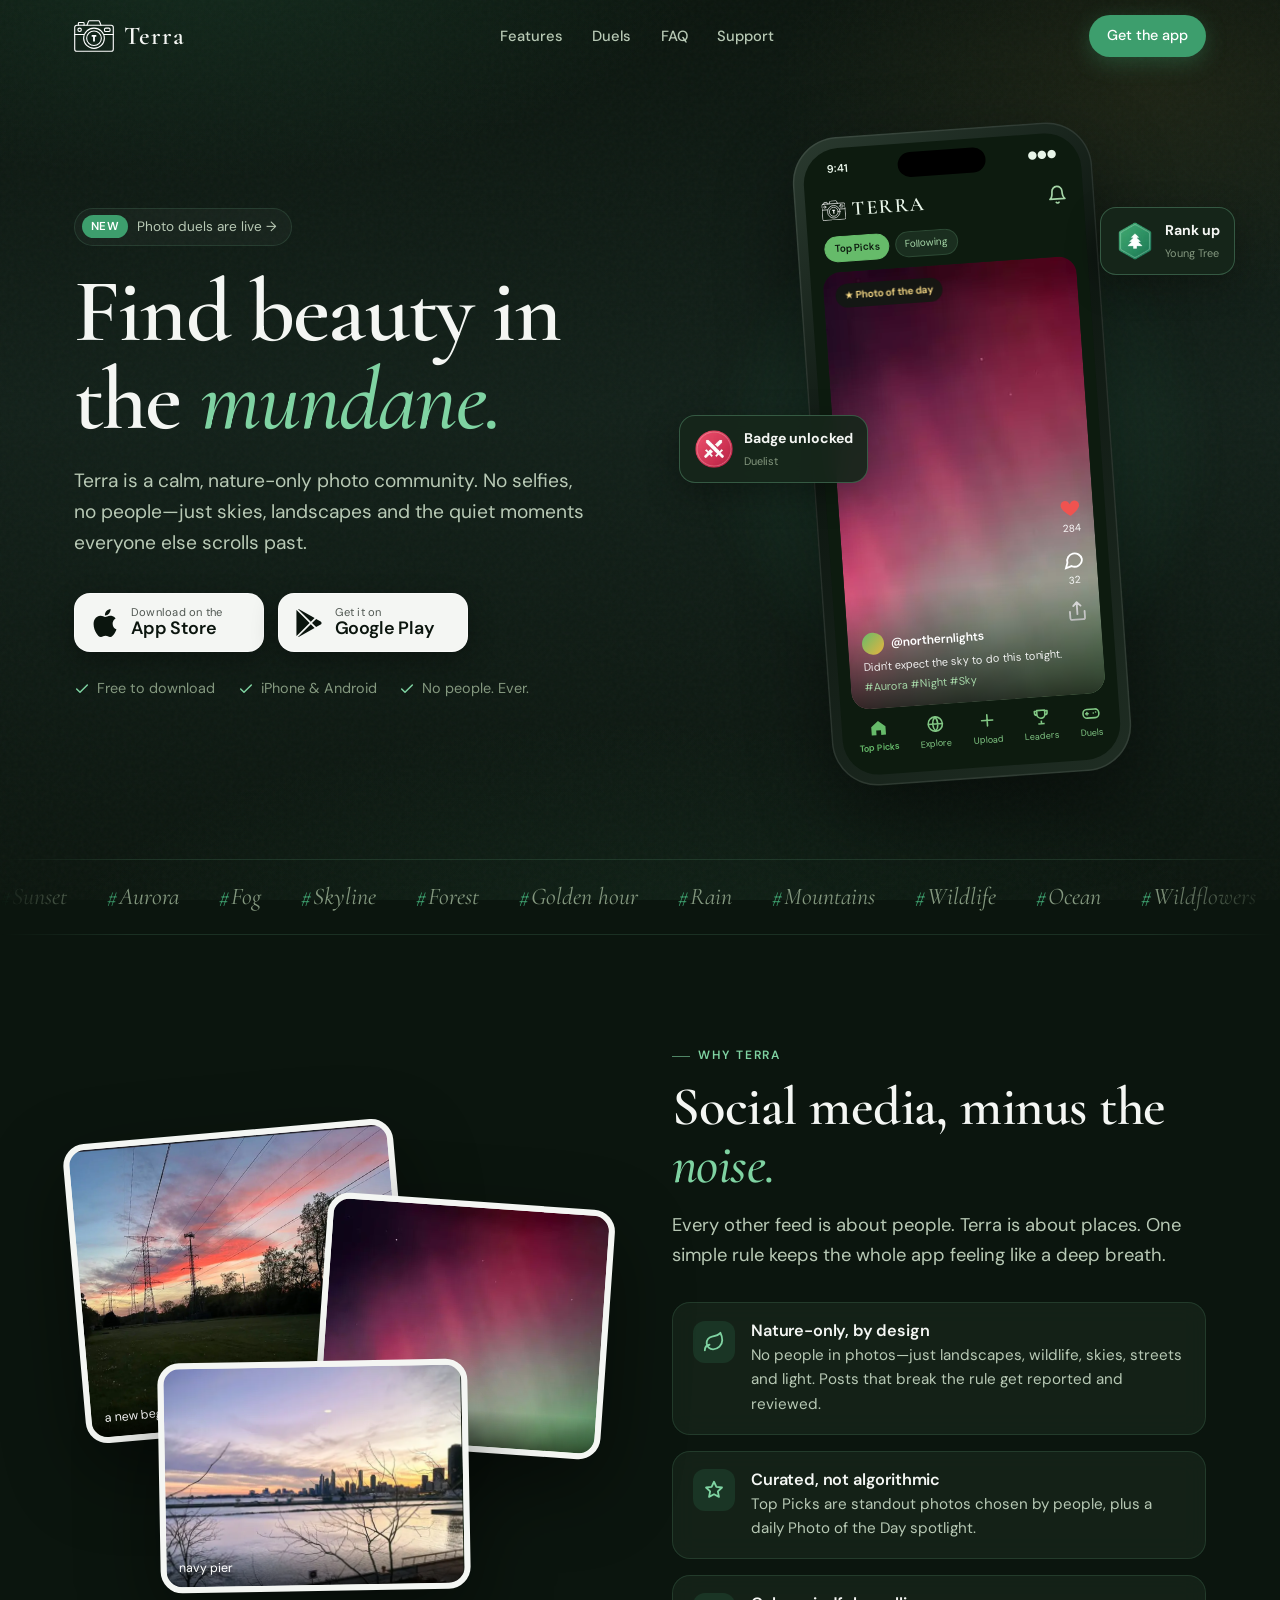
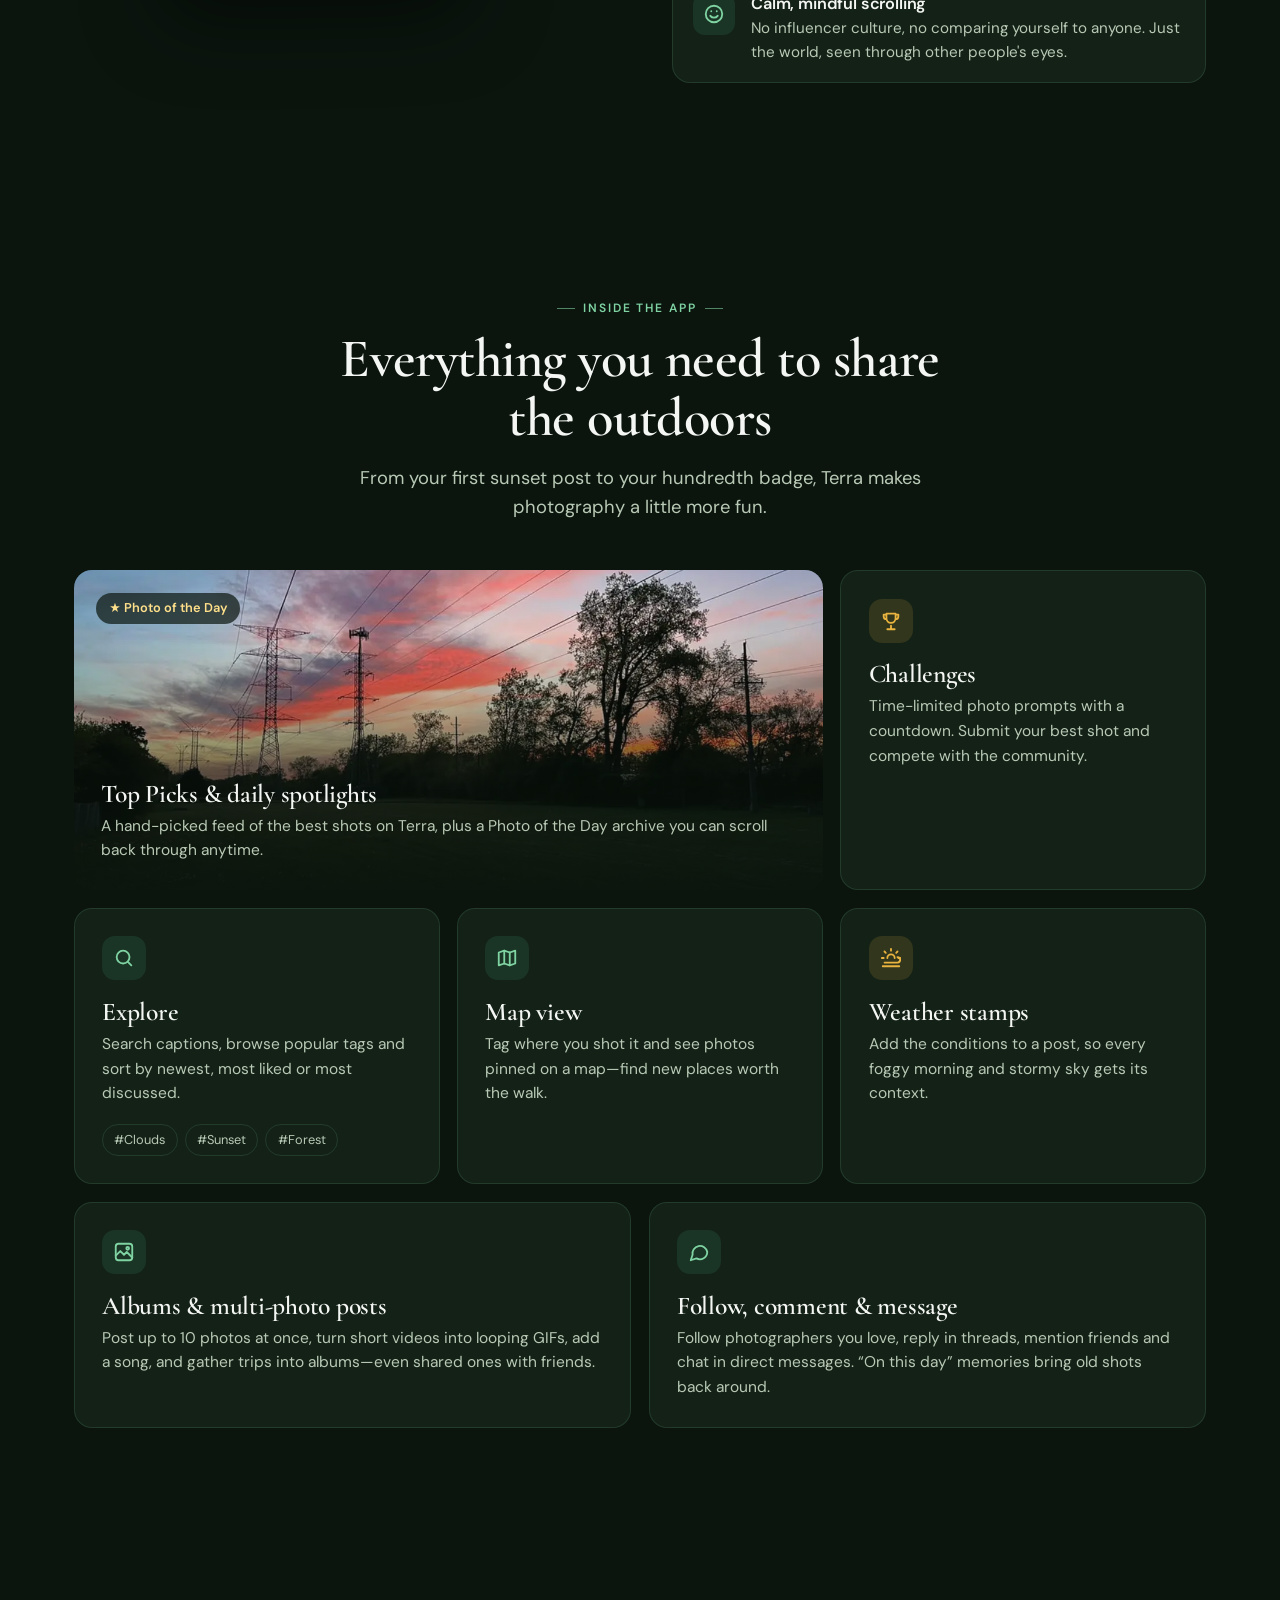
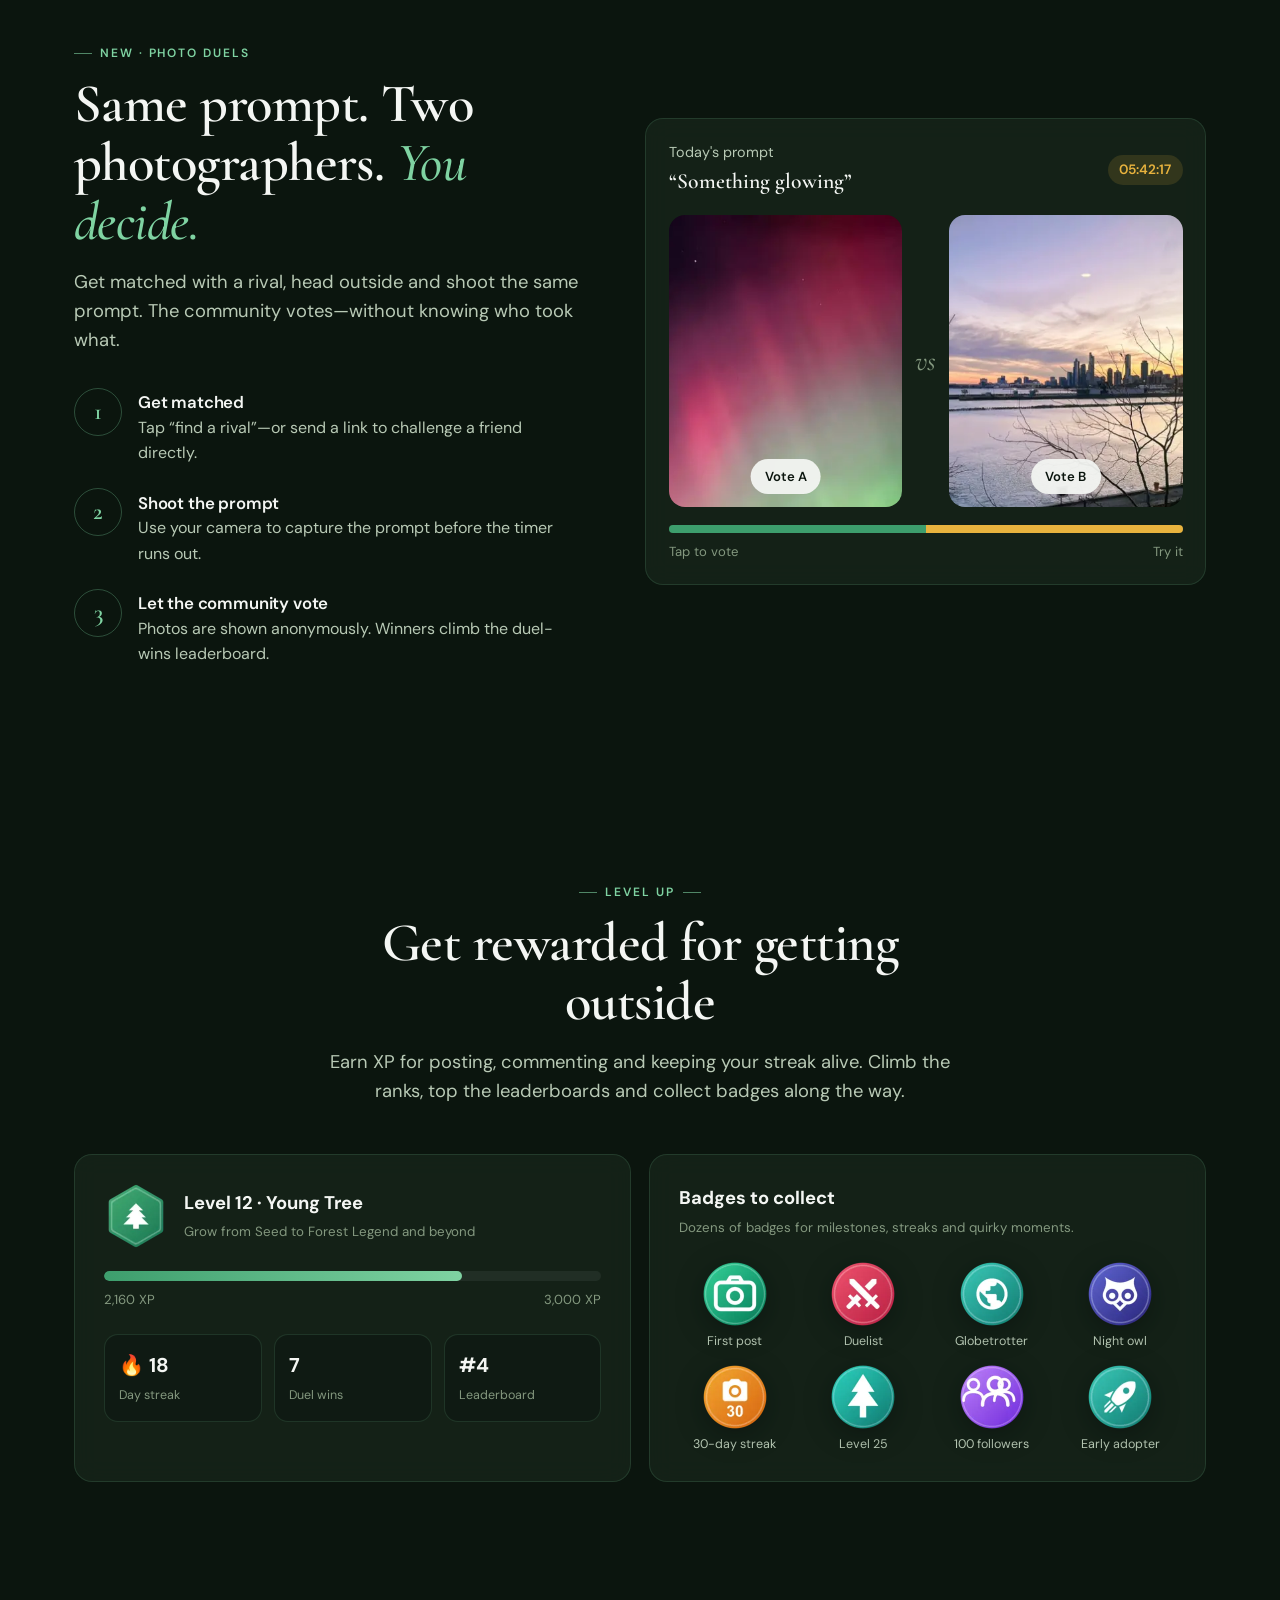
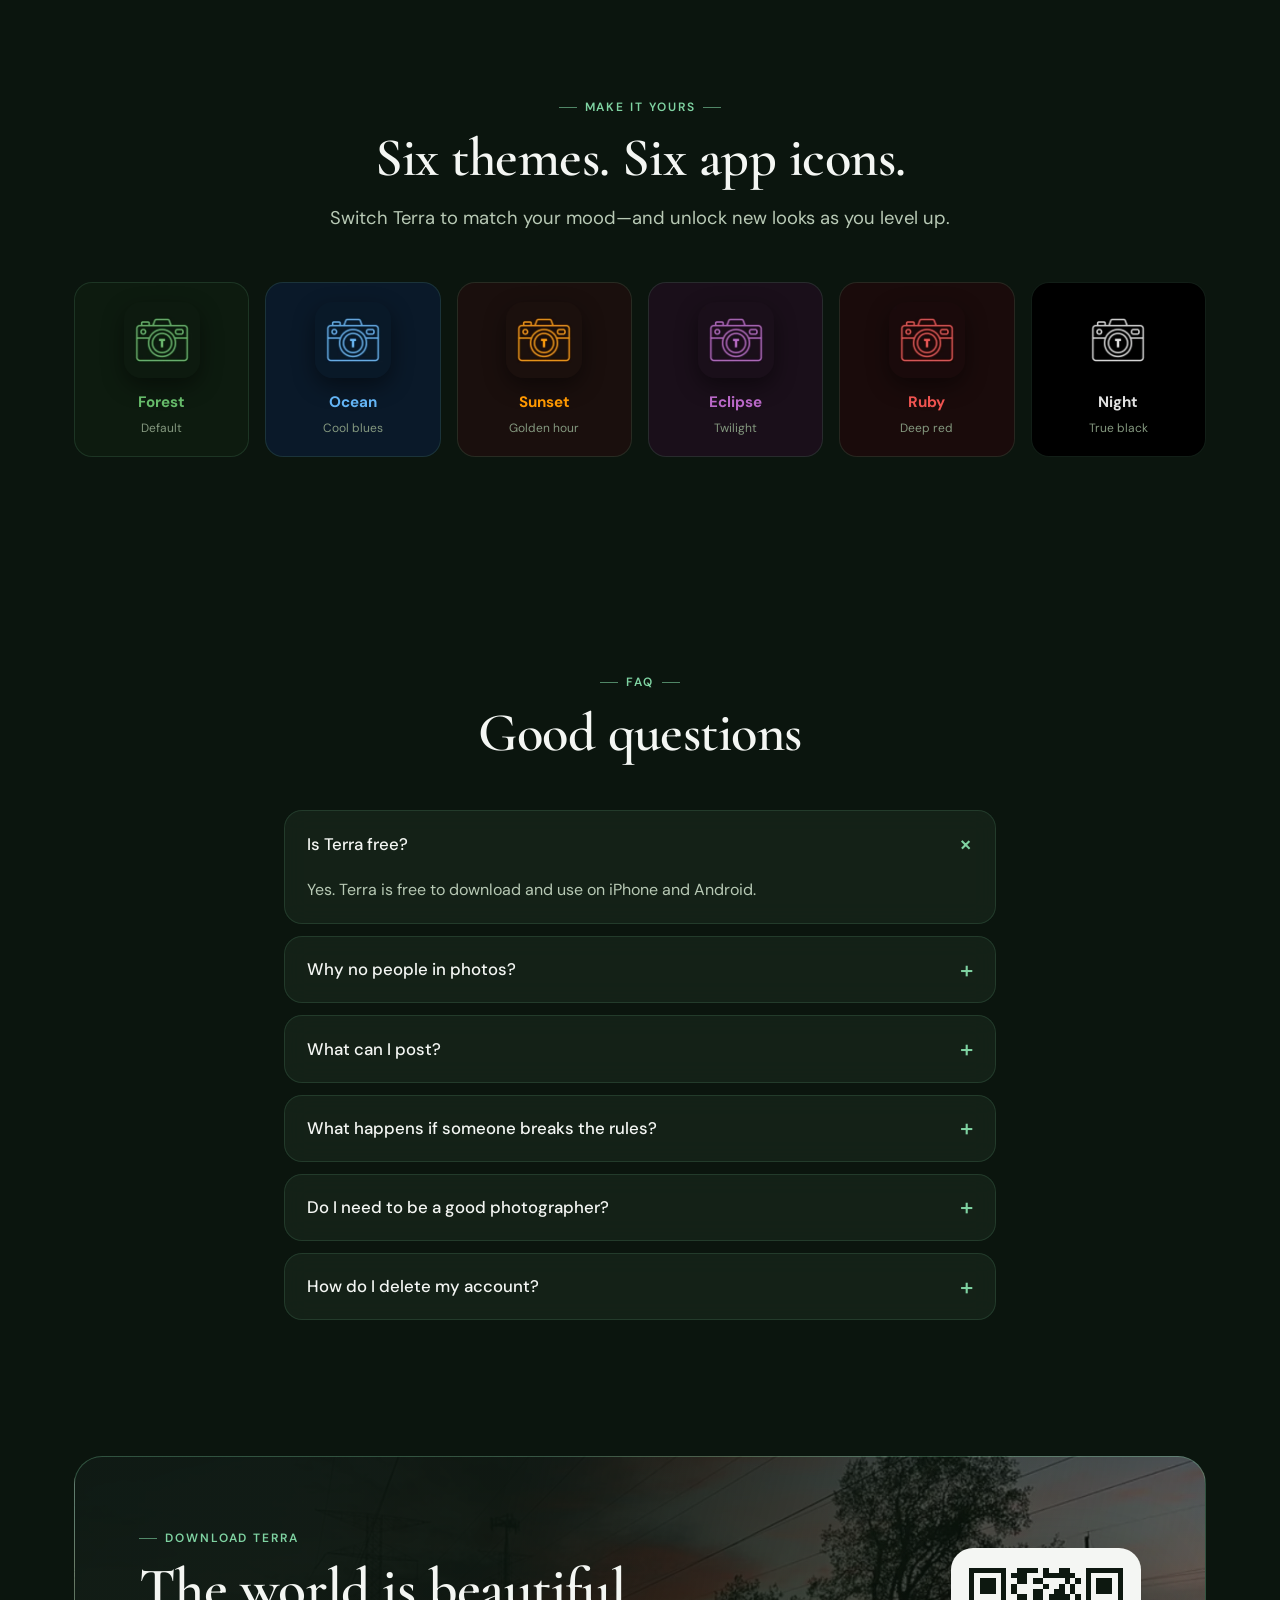
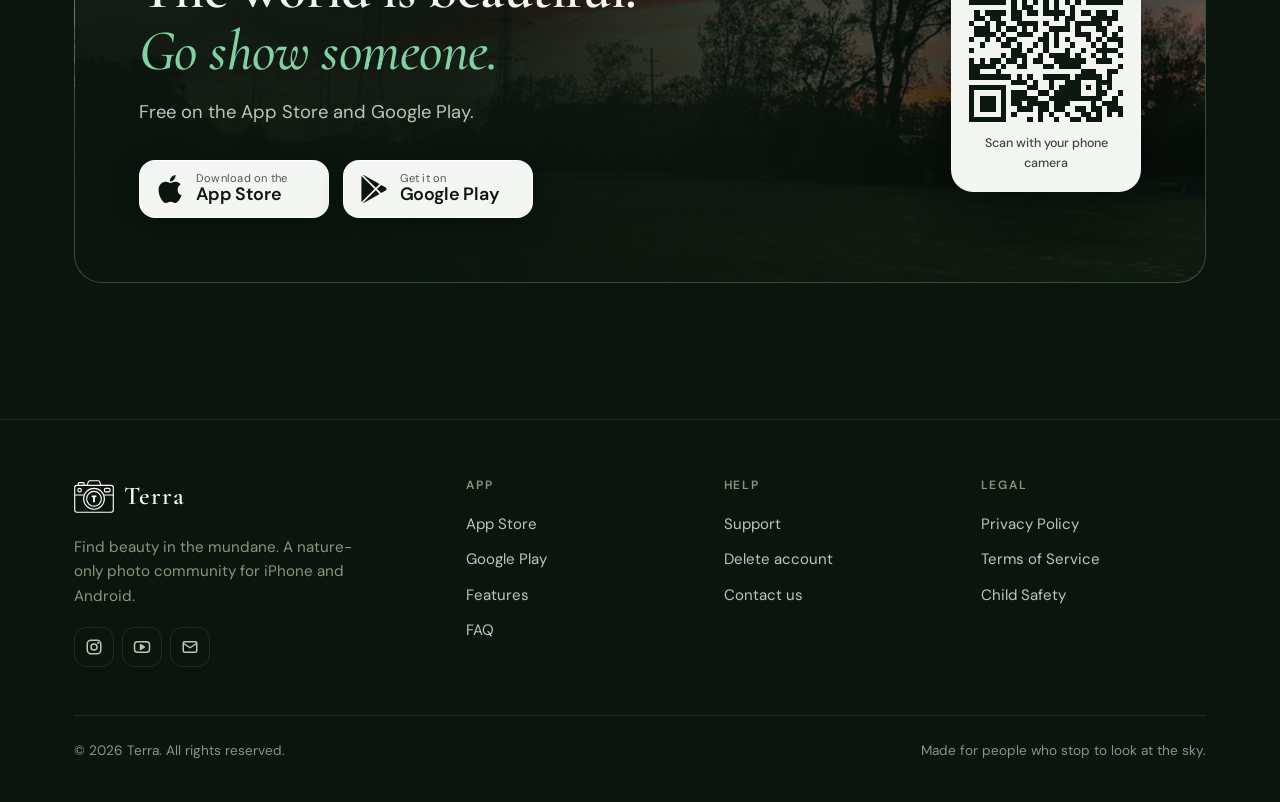
==== commit 024f7c05: "Use the new camera logo across the site Nav and footer mark, SVG favicon, apple-touch icon, OG image" ====
--- a/index.html
+++ b/index.html
@@ -10,7 +10,8 @@
     <meta name="theme-color" content="#0b150e">
     <meta name="apple-itunes-app" content="app-id=6758865926">
 
-    <link rel="icon" href="/images/favicon.png" type="image/png">
+    <link rel="icon" href="/images/favicon.svg" type="image/svg+xml">
+    <link rel="icon" href="/images/favicon.png" type="image/png" sizes="192x192">
     <link rel="apple-touch-icon" href="/images/apple-touch-icon.png">
 
     <meta property="og:site_name" content="Terra">
@@ -287,7 +288,7 @@
 
     <header class="site-header">
         <div class="container nav">
-            <a href="/" class="nav-logo" aria-label="Terra home"><img src="/images/logo-mark.png" alt="" width="40" height="34">Terra</a>
+            <a href="/" class="nav-logo" aria-label="Terra home"><img src="/images/logo-mark.svg" alt="" width="40" height="33">Terra</a>
             <ul class="nav-links">
                 <li><a href="/#features">Features</a></li>
                 <li><a href="/#duels">Duels</a></li>
@@ -336,7 +337,7 @@
                             <div class="island"></div>
                             <div class="status"><span>9:41</span><span>&#9679;&#9679;&#9679;</span></div>
                             <div class="app-top">
-                                <span class="brand"><img src="/images/logo-mark.png" alt="">TERRA</span>
+                                <span class="brand"><img src="/images/logo-mark.svg" alt="">TERRA</span>
                                 <svg width="20" height="20" viewBox="0 0 24 24" fill="none" stroke="#a5d6a7" stroke-width="2" stroke-linecap="round" stroke-linejoin="round"><path d="M18 8a6 6 0 1 0-12 0c0 7-3 9-3 9h18s-3-2-3-9M13.7 21a2 2 0 0 1-3.4 0"/></svg>
                             </div>
                             <div class="chip-row"><span class="chip on">Top Picks</span><span class="chip">Following</span></div>
@@ -611,7 +612,7 @@
         <div class="container">
             <div class="footer-grid">
                 <div class="footer-brand">
-                    <a href="/" class="nav-logo"><img src="/images/logo-mark.png" alt="" width="40" height="34">Terra</a>
+                    <a href="/" class="nav-logo"><img src="/images/logo-mark.svg" alt="" width="40" height="33">Terra</a>
                     <p>Find beauty in the mundane. A nature-only photo community for iPhone and Android.</p>
                     <div class="socials">
                         <a href="https://www.instagram.com/terra_app1" aria-label="Terra on Instagram" rel="noopener"><svg viewBox="0 0 24 24" fill="none" stroke="currentColor" stroke-width="2"><rect x="3" y="3" width="18" height="18" rx="5"/><circle cx="12" cy="12" r="4"/><circle cx="17.5" cy="6.5" r="0.5" fill="currentColor"/></svg></a>
